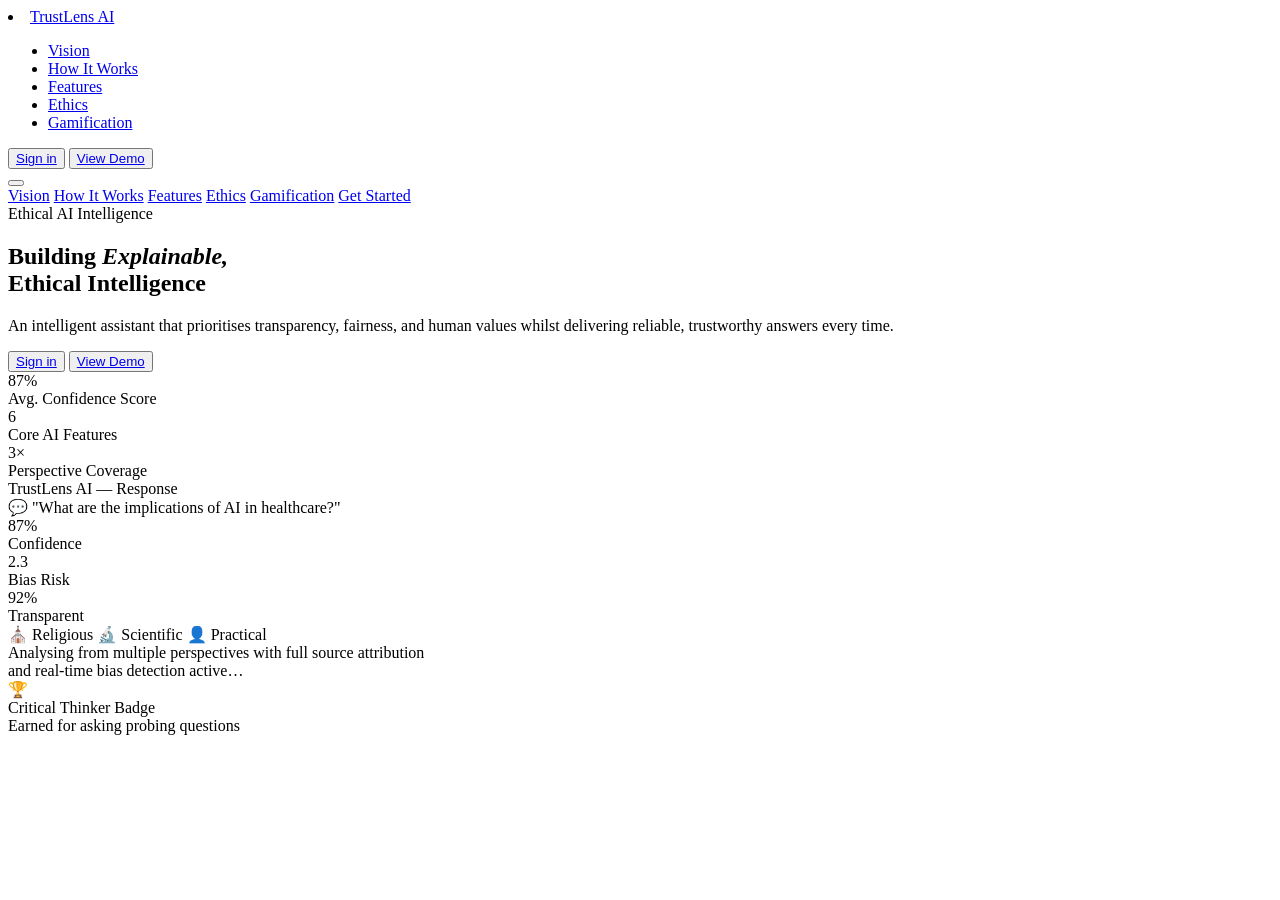
==== index.html @ 25387f3e "added footer and page 1" ====
<!DOCTYPE html>
<html lang="en">
<head>
  <meta charset="UTF-8" />
  <meta name="viewport" content="width=device-width, initial-scale=1.0"/>
  <title>TrustLens AI — Explainable, Ethical Intelligence</title>
  <link href="https://fonts.googleapis.com/css2?family=DM+Serif+Display:ital@0;1&family=DM+Sans:opsz,wght@9..40,300;9..40,400;9..40,500;9..40,600;9..40,700&display=swap" rel="stylesheet"/>
  </head>
<body>

  <!-- ════════════ NAVBAR ════════════ -->
  <nav id="navbar">
    <div class="nav-logo">
      <div class="nav-logo-dot"></div>
     <li><a href="#vision">TrustLens AI</a></li> 
    </div>
    <ul class="nav-links">
      <li><a href="#vision">Vision</a></li>
      <li><a href="#how">How It Works</a></li>
      <li><a href="#features">Features</a></li>
      <li><a href="#ethics">Ethics</a></li>
      <li><a href="#gamification">Gamification</a></li>
    </ul>
    <div class="nav-right">
      <button class="btn-primary"><a href="sign.html">Sign in</a></button>
    <button class="btn-outline"> <a href="TL AI demo.html">View Demo</a></button>
    </div>
    <button class="nav-hamburger" id="hamburger" aria-label="Menu">
      <span></span><span></span><span></span>
    </button>
  </nav>
   <!-- Mobile Menu -->
  <div class="mobile-menu" id="mobileMenu">
    <a href="#vision"        onclick="closeMobile()">Vision</a>
    <a href="#how"           onclick="closeMobile()">How It Works</a>
    <a href="#features"      onclick="closeMobile()">Features</a>
    <a href="#ethics"        onclick="closeMobile()">Ethics</a>
    <a href="#gamification"  onclick="closeMobile()">Gamification</a>
    <a href="#cta"           onclick="closeMobile()">Get Started</a>
  </div>

  <!-- ═══ HERO ══════ -->
  <section id="hero">
    <div class="hero-text reveal">
      <span class="eyebrow">Ethical AI Intelligence</span>
      <h1 class="hero-title">
        Building <em>Explainable,</em><br>Ethical Intelligence
      </h1>
      <p class="hero-desc">
        An intelligent assistant that prioritises transparency, fairness, and human values whilst delivering reliable, trustworthy answers every time.
      </p>
      <div class="hero-cta">
        <button class="btn-primary"><a href="sign.html">Sign in</a></button>
    <button class="btn-outline"> <a href="TL AI demo.html">View Demo</a></button>
      </div>
      <div class="hero-stats">
        <div>
          <div class="hero-stat-num">87%</div>
          <div class="hero-stat-label">Avg. Confidence Score</div>
        </div>
        <div>
          <div class="hero-stat-num">6</div>
          <div class="hero-stat-label">Core AI Features</div>
        </div>
        <div>
          <div class="hero-stat-num">3×</div>
          <div class="hero-stat-label">Perspective Coverage</div>
        </div>
      </div>
    </div>

    <div class="hero-visual reveal" style="transition-delay:.15s">
      <div style="position:relative; width:100%; max-width:420px;">
        <div class="hero-card">
          <div class="card-topbar">
            <div class="win-dot" style="background:var(--red)"></div>
            <div class="win-dot" style="background:var(--yellow)"></div>
            <div class="win-dot" style="background:var(--green)"></div>
            <span class="card-label">TrustLens AI — Response</span>
          </div>
          <div class="card-query">
            💬 "What are the implications of AI in healthcare?"
          </div>
          <div class="card-metrics-row">
            <div class="c-metric">
              <div class="c-metric-val">87%</div>
              <div class="c-metric-name">Confidence</div>
            </div>
            <div class="c-metric">
              <div class="c-metric-val">2.3</div>
              <div class="c-metric-name">Bias Risk</div>
            </div>
            <div class="c-metric">
              <div class="c-metric-val">92%</div>
              <div class="c-metric-name">Transparent</div>
            </div>
          </div>
          <div class="card-persp">
            <span class="c-pill">⛪ Religious</span>
            <span class="c-pill">🔬 Scientific</span>
            <span class="c-pill">👤 Practical</span>
          </div>
          <div class="card-answer">
            Analysing from multiple perspectives with full source attribution and real-time bias detection active…
          </div>
        </div>
        <div class="hero-badge">
          <div class="hero-badge-icon">🏆</div>
          <div>
            <div class="hero-badge-text">Critical Thinker Badge</div>
            <div class="hero-badge-sub">Earned for asking probing questions</div>
          </div>
        </div>
      </div>
    </div>
  </section>
  
</body>
</html>
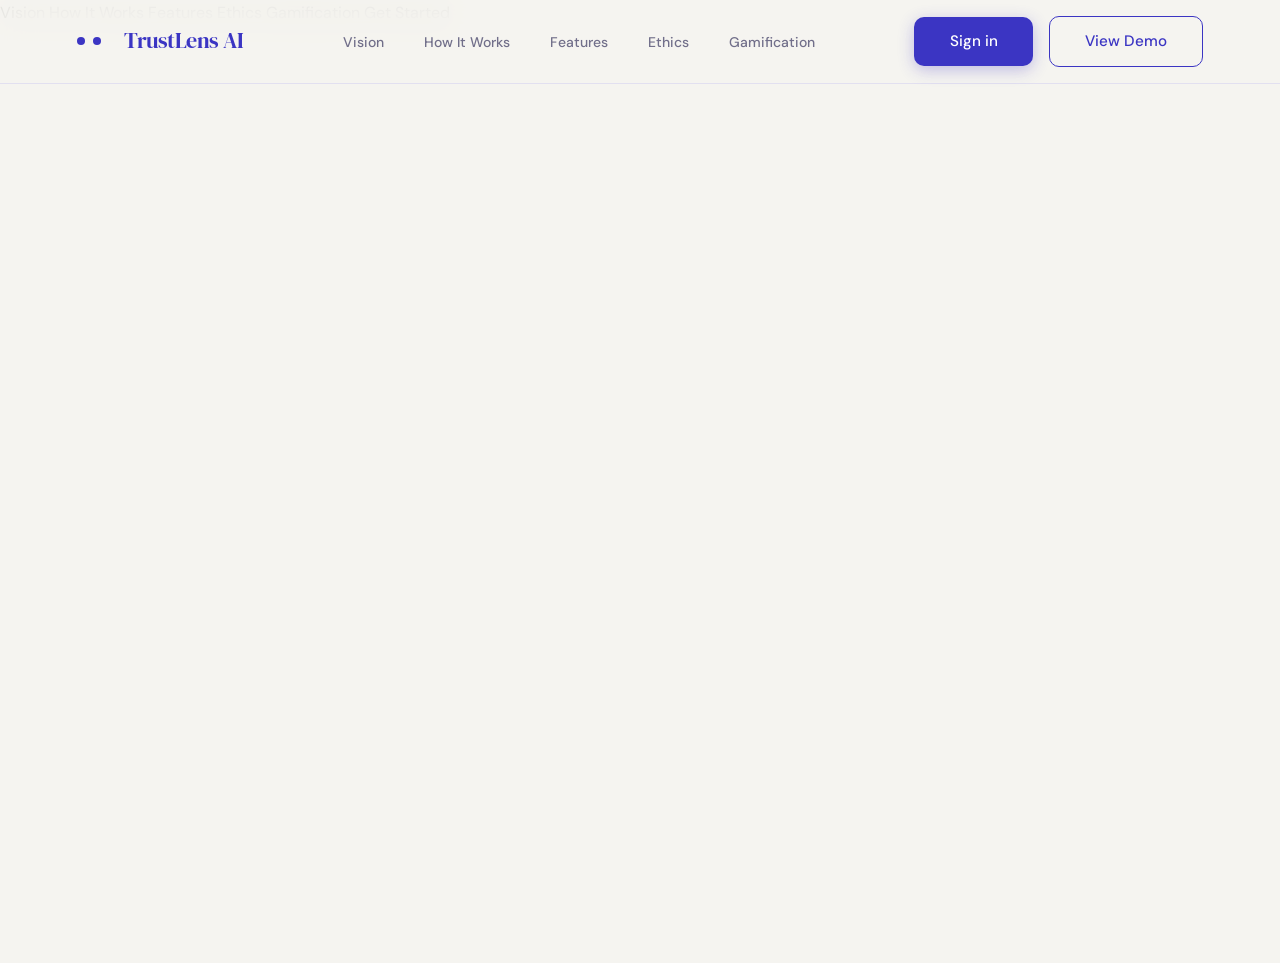
==== commit 80261420: "add the css file" ====
--- a/index.html
+++ b/index.html
@@ -5,10 +5,11 @@
   <meta name="viewport" content="width=device-width, initial-scale=1.0"/>
   <title>TrustLens AI — Explainable, Ethical Intelligence</title>
   <link href="https://fonts.googleapis.com/css2?family=DM+Serif+Display:ital@0;1&family=DM+Sans:opsz,wght@9..40,300;9..40,400;9..40,500;9..40,600;9..40,700&display=swap" rel="stylesheet"/>
-  </head>
+  <link rel="stylesheet" href="style.css">
+</head>
 <body>
 
-  <!-- ════════════ NAVBAR ════════════ -->
+  <!-- ═══ NAVBAR ═ -->
   <nav id="navbar">
     <div class="nav-logo">
       <div class="nav-logo-dot"></div>
@@ -114,6 +115,6 @@
       </div>
     </div>
   </section>
-  
+
 </body>
 </html>
--- a/style.css
+++ b/style.css
@@ -0,0 +1,175 @@
+ /* ════ROOT VARIABLES ═══════*/
+    :root {
+      --indigo:       #3b35c3;
+      --indigo-mid:   #5550d4;
+      --indigo-light: #6c67e8;
+      --indigo-pale:  #eceafc;
+      --ink:          #0f0e1a;
+      --ink-soft:     #1a1930;
+      --ink-border:   #2e2c4a;
+      --paper:        #f5f4f0;
+      --white:        #ffffff;
+      --muted:        #716f8a;
+      --accent:       #e8a838;
+      --border:       #e2e0f0;
+      --card:         #ffffff;
+      --green:        #28c840;
+      --yellow:       #febc2e;
+      --red:          #ff5f57;
+    }
+
+    /* ══════════════════════════════════════════
+       RESET & BASE
+    ══════════════════════════════════════════ */
+    *, *::before, *::after { box-sizing: border-box; margin: 0; padding: 0; }
+    html { scroll-behavior: smooth; font-size: 16px; }
+    body {
+      font-family: 'DM Sans', sans-serif;
+      background: var(--paper);
+      color: var(--ink);
+      overflow-x: hidden;
+      line-height: 1.6;
+    }
+    img { max-width: 100%; display: block; }
+    a { text-decoration: none; color: inherit; }
+    ul { list-style: none; }
+    button { font-family: inherit; cursor: pointer; border: none; outline: none; }
+
+    /* ══════════════════════════════════════════
+       SCROLL ANIMATION
+    ══════════════════════════════════════════ */
+    .reveal {
+      opacity: 0;
+      transform: translateY(36px);
+      transition: opacity 0.65s ease, transform 0.65s ease;
+    }
+    .reveal.visible { opacity: 1; transform: translateY(0); }
+
+    /* ══════════════════════════════════════════
+       NAVBAR
+    ══════════════════════════════════════════ */
+    nav {
+      position: fixed; top: 0; left: 0; right: 0; z-index: 999;
+      display: flex; align-items: center; justify-content: space-between;
+      padding: 1rem 6vw;
+      background: rgba(245, 244, 240, 0.9);
+      backdrop-filter: blur(16px);
+      -webkit-backdrop-filter: blur(16px);
+      border-bottom: 1px solid var(--border);
+      transition: box-shadow 0.3s;
+    }
+    nav.scrolled { box-shadow: 0 4px 24px rgba(59,53,195,0.08); }
+
+    .nav-logo {
+      font-family: 'DM Serif Display', serif;
+      font-size: 1.4rem;
+      color: var(--indigo);
+      letter-spacing: -0.5px;
+      display: flex; align-items: center; gap: 0.5rem;
+    }
+    .nav-logo-dot {
+      width: 8px; height: 8px; border-radius: 50%;
+      background: var(--indigo);
+      animation: pulse-dot 2s infinite;
+    }
+    @keyframes pulse-dot {
+      0%,100% { transform: scale(1); opacity: 1; }
+      50% { transform: scale(1.5); opacity: 0.5; }
+    }
+
+    .nav-links {
+      display: flex; gap: 2.5rem;
+    }
+    .nav-links a {
+      font-size: 0.875rem; font-weight: 500;
+      color: var(--muted); transition: color 0.2s;
+    }
+    .nav-links a:hover { color: var(--indigo); }
+
+    .nav-right { display: flex; align-items: center; gap: 1rem; }
+    .btn-nav-ghost {
+      background: none; border: none;
+      font-size: 0.875rem; font-weight: 500; color: var(--muted);
+      padding: 0.5rem 1rem; border-radius: 6px;
+      transition: color 0.2s, background 0.2s;
+    }
+    .btn-nav-ghost:hover { color: var(--indigo); background: var(--indigo-pale); }
+    .btn-nav-solid {
+      background: var(--indigo); color: #fff;
+      font-size: 0.875rem; font-weight: 500;
+      padding: 0.55rem 1.35rem; border-radius: 8px;
+      transition: background 0.2s, transform 0.15s, box-shadow 0.2s;
+      box-shadow: 0 2px 8px rgba(59,53,195,0.25);
+    }
+    .btn-nav-solid:hover {
+      background: var(--indigo-light);
+      transform: translateY(-1px);
+      box-shadow: 0 6px 16px rgba(59,53,195,0.3);
+    }
+
+    /* Hamburger (mobile) */
+    .nav-hamburger {
+      display: none; flex-direction: column; gap: 5px;
+      background: none; padding: 4px;
+    }
+    .nav-hamburger span {
+      display: block; width: 24px; height: 2px;
+      background: var(--ink); border-radius: 2px;
+      transition: transform 0.3s;
+    }
+
+    /* ═════
+       SHARED SECTION HELPErs═══════════════════════ */
+    section { padding: 7rem 6vw; }
+
+    .eyebrow {
+      display: inline-block;
+      font-size: 0.72rem; font-weight: 700;
+      letter-spacing: 2.5px; text-transform: uppercase;
+      color: var(--indigo); background: var(--indigo-pale);
+      padding: 0.3rem 0.85rem; border-radius: 20px;
+      margin-bottom: 1.2rem;
+    }
+    .eyebrow.gold { color: var(--accent); background: rgba(232,168,56,0.12); }
+
+    .sec-title {
+      font-family: 'DM Serif Display', serif;
+      font-size: clamp(2.1rem, 4vw, 3.2rem);
+      line-height: 1.1; letter-spacing: -1.2px;
+      margin-bottom: 1rem;
+    }
+    .sec-title em { font-style: italic; color: var(--indigo); }
+
+    .sec-sub {
+      font-size: 1.05rem; font-weight: 300;
+      color: var(--muted); line-height: 1.7;
+      max-width: 560px;
+    }
+
+    .btn-primary {
+      display: inline-flex; align-items: center; gap: 0.5rem;
+      background: var(--indigo); color: #fff;
+      font-size: 0.95rem; font-weight: 500;
+      padding: 0.9rem 2.2rem; border-radius: 10px;
+      border: none; cursor: pointer;
+      box-shadow: 0 4px 16px rgba(59,53,195,0.3);
+      transition: background 0.2s, transform 0.18s, box-shadow 0.2s;
+    }
+    .btn-primary:hover {
+      background: var(--indigo-light);
+      transform: translateY(-2px);
+      box-shadow: 0 10px 28px rgba(59,53,195,0.35);
+    }
+
+    .btn-outline {
+      display: inline-flex; align-items: center; gap: 0.5rem;
+      background: transparent; color: var(--indigo);
+      font-size: 0.95rem; font-weight: 500;
+      padding: 0.9rem 2.2rem; border-radius: 10px;
+      border: 1.5px solid var(--indigo); cursor: pointer;
+      transition: background 0.2s, transform 0.18s;
+    }
+    .btn-outline:hover {
+      background: var(--indigo-pale);
+      transform: translateY(-2px);
+    }
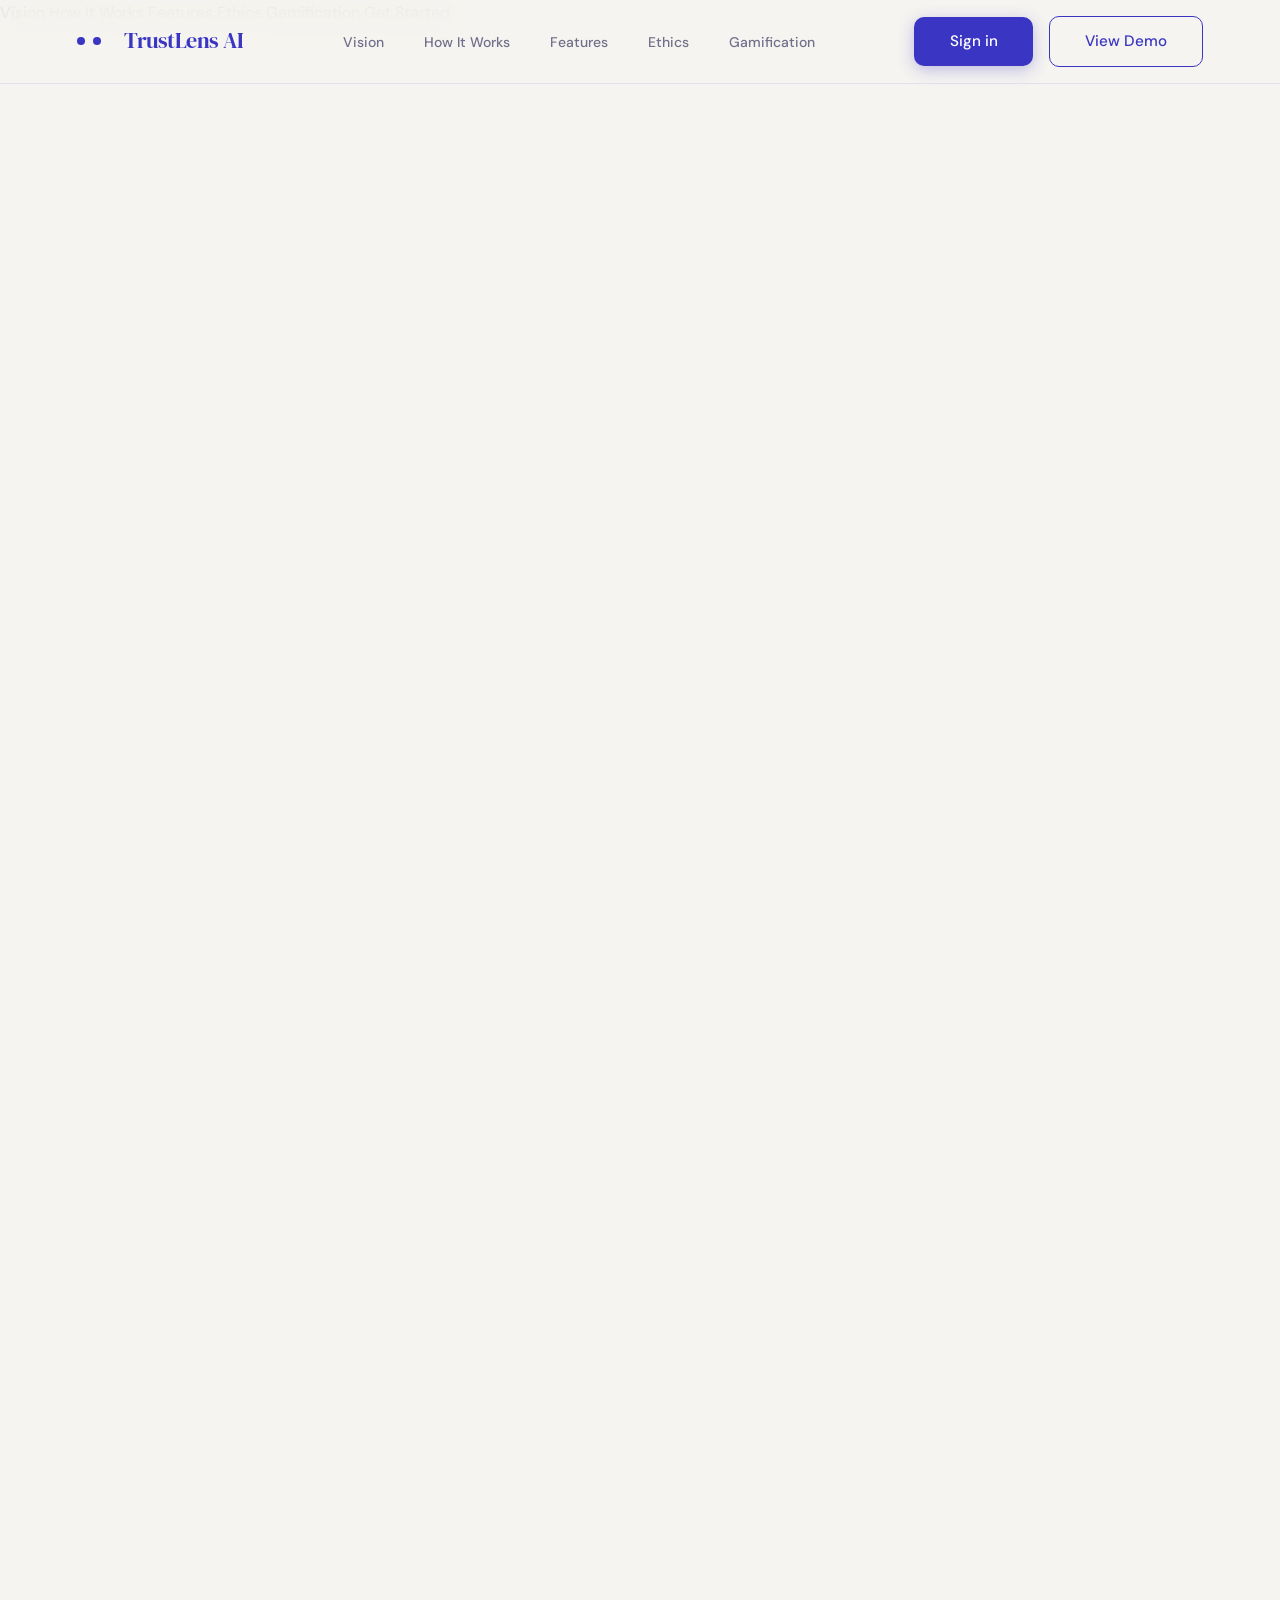
==== commit 490735f1: "added how its work slide" ====
--- a/index.html
+++ b/index.html
@@ -116,5 +116,109 @@
     </div>
   </section>
 
+  <!-- ════════════ HOW IT WORKS ════════════ -->
+  <section id="how">
+    <div class="reveal">
+      <span class="eyebrow">Core Concept</span>
+      <h2 class="sec-title">Intelligent Response System</h2>
+      <p class="sec-sub">Users submit a command or query expecting more than a simple answer. TrustLens delivers a complete intelligent response system — comprehensive, trustworthy, and deeply transparent.</p>
+    </div>
+    <div class="how-wrap">
+      <div>
+        <div class="flow-steps">
+          <div class="flow-step reveal">
+            <div class="fs-num">01</div>
+            <div>
+              <h4>User Query</h4>
+              <p>Command or question submitted by the user — any topic, any complexity level.</p>
+            </div>
+          </div>
+          <div class="flow-step reveal" style="transition-delay:.08s">
+            <div class="fs-num">02</div>
+            <div>
+              <h4>AI Processing</h4>
+              <p>Context-aware analysis with ethical considerations baked into every step of reasoning.</p>
+            </div>
+          </div>
+          <div class="flow-step reveal" style="transition-delay:.16s">
+            <div class="fs-num">03</div>
+            <div>
+              <h4>Transparency Layer</h4>
+              <p>Score, bias detection, and confidence levels computed and surfaced clearly to the user.</p>
+            </div>
+          </div>
+          <div class="flow-step reveal" style="transition-delay:.24s">
+            <div class="fs-num">04</div>
+            <div>
+              <h4>Complete Response</h4>
+              <p>Answer, explanation, and full ethical analysis delivered alongside the final result.</p>
+            </div>
+          </div>
+        </div>
+      </div>
+
+      <div class="reveal" style="transition-delay:.1s">
+        <div class="dash-card">
+          <div class="dash-topbar">
+            <div class="dash-win-dot" style="background:var(--red)"></div>
+            <div class="dash-win-dot" style="background:var(--yellow)"></div>
+            <div class="dash-win-dot" style="background:var(--green)"></div>
+            <div class="dash-url">🔒 trustlens.ai/dashboard</div>
+          </div>
+
+          <div class="dash-section">
+            <div class="dash-sec-label">Transparency Scores</div>
+            <div class="prog-row">
+              <span class="prog-name">Confidence</span>
+              <div class="prog-track"><div class="prog-fill" style="width:87%"></div></div>
+              <span class="prog-pct">87%</span>
+            </div>
+            <div class="prog-row">
+              <span class="prog-name">Transparency</span>
+              <div class="prog-track"><div class="prog-fill" style="width:92%"></div></div>
+              <span class="prog-pct">92%</span>
+            </div>
+            <div class="prog-row">
+              <span class="prog-name">Source Quality</span>
+              <div class="prog-track"><div class="prog-fill" style="width:78%"></div></div>
+              <span class="prog-pct">78%</span>
+            </div>
+            <div class="prog-row">
+              <span class="prog-name">Fairness</span>
+              <div class="prog-track"><div class="prog-fill" style="width:83%"></div></div>
+              <span class="prog-pct">83%</span>
+            </div>
+          </div>
+
+          <div class="dash-section">
+            <div class="dash-sec-label">Bias Detection</div>
+            <div class="tag-row">
+              <span class="tag tag-green">Language ✓ Low</span>
+              <span class="tag tag-yellow">Source ⚠ Medium</span>
+              <span class="tag tag-green">Framing ✓ Low</span>
+              <span class="tag tag-green">Data ✓ Low</span>
+            </div>
+          </div>
+
+          <div class="dash-section">
+            <div class="dash-sec-label">Active Perspectives</div>
+            <div class="tag-row">
+              <span class="tag tag-indigo">⛪ Religious</span>
+              <span class="tag tag-indigo">🔬 Scientific</span>
+              <span class="tag tag-indigo">👤 Practical</span>
+            </div>
+          </div>
+
+          <div class="dash-section">
+            <div class="dash-sec-label">Emotion Detected</div>
+            <div class="tag-row">
+              <span class="tag tag-indigo">🔍 Curious</span>
+              <span class="tag tag-green">Neutral Tone</span>
+            </div>
+          </div>
+        </div>
+      </div>
+    </div>
+  </section>
 </body>
 </html>
--- a/style.css
+++ b/style.css
@@ -173,3 +173,195 @@
       background: var(--indigo-pale);
       transform: translateY(-2px);
     }
+
+    /* ══════════════════════════════════════════
+       HOW IT WORKS
+    ══════════════════════════════════════════ */
+    #how {
+      background: var(--paper);
+    }
+    .how-wrap {
+      display: grid;
+      grid-template-columns: 1fr 1fr;
+      gap: 6rem;
+      align-items: center;
+      margin-top: 3.5rem;
+    }
+
+    .flow-steps { margin-top: 2rem; }
+    .flow-step {
+      display: flex; gap: 1.25rem; align-items: flex-start;
+      padding: 1.5rem 0;
+      border-bottom: 1px solid var(--border);
+    }
+    .flow-step:last-child { border-bottom: none; }
+    .fs-num {
+      min-width: 36px; height: 36px; width: 36px;
+      border-radius: 50%;
+      background: var(--indigo-pale); color: var(--indigo);
+      font-size: 0.78rem; font-weight: 700;
+      display: flex; align-items: center; justify-content: center;
+      flex-shrink: 0;
+    }
+    .flow-step h4 { font-size: 0.95rem; font-weight: 600; margin-bottom: 0.3rem; }
+    .flow-step p  { font-size: 0.85rem; color: var(--muted); line-height: 1.6; }
+
+    /* Dashboard mockup */
+    .dash-card {
+      background: var(--card);
+      border: 1px solid var(--border);
+      border-radius: 20px;
+      padding: 1.75rem;
+      box-shadow: 0 12px 48px rgba(59,53,195,0.1);
+    }
+    .dash-topbar {
+      display: flex; align-items: center; gap: 0.5rem;
+      margin-bottom: 1.5rem;
+    }
+    .dash-win-dot { width: 10px; height: 10px; border-radius: 50%; }
+    .dash-url {
+      flex: 1; background: var(--paper);
+      border: 1px solid var(--border); border-radius: 6px;
+      padding: 0.35rem 0.75rem; font-size: 0.73rem; color: var(--muted);
+      margin-left: 0.5rem;
+    }
+    .dash-section { margin-bottom: 1.25rem; }
+    .dash-section:last-child { margin-bottom: 0; }
+    .dash-sec-label {
+      font-size: 0.68rem; font-weight: 700;
+      text-transform: uppercase; letter-spacing: 1.5px;
+      color: var(--muted); margin-bottom: 0.65rem;
+    }
+    .prog-row {
+      display: flex; align-items: center; gap: 0.75rem;
+      margin-bottom: 0.45rem;
+    }
+    .prog-name { font-size: 0.78rem; color: var(--ink); width: 95px; }
+    .prog-track {
+      flex: 1; height: 7px;
+      background: var(--indigo-pale); border-radius: 4px;
+      overflow: hidden;
+    }
+    .prog-fill {
+      height: 100%; background: var(--indigo); border-radius: 4px;
+      transition: width 1s ease;
+    }
+    .prog-pct { font-size: 0.75rem; font-weight: 600; color: var(--indigo); width: 32px; text-align: right; }
+
+    .tag-row { display: flex; gap: 0.45rem; flex-wrap: wrap; }
+    .tag {
+      font-size: 0.72rem; font-weight: 500;
+      padding: 0.28rem 0.7rem; border-radius: 20px;
+    }
+    .tag-green  { background: #d1fae5; color: #065f46; }
+    .tag-yellow { background: #fef3c7; color: #92400e; }
+    .tag-red    { background: #fee2e2; color: #991b1b; }
+    .tag-indigo { background: var(--indigo-pale); color: var(--indigo); }
+
+    
+    /* ══════════════════════════════════════════
+       FEATURES
+    ══════════════════════════════════════════ */
+    #features { background: #f0effc; }
+
+    .feat-header { text-align: center; margin-bottom: 4rem; }
+    .feat-header .sec-sub { margin: 0 auto; }
+
+    .feat-grid {
+      display: grid;
+      grid-template-columns: repeat(3, 1fr);
+      gap: 1.5rem;
+    }
+
+    .feat-card {
+      background: var(--card);
+      border: 1px solid var(--border);
+      border-radius: 20px;
+      padding: 2rem;
+      transition: transform 0.25s, box-shadow 0.25s, border-color 0.25s;
+    }
+    .feat-card:hover {
+      transform: translateY(-6px);
+      box-shadow: 0 20px 50px rgba(59,53,195,0.13);
+      border-color: var(--indigo-light);
+    }
+    .feat-card.wide { grid-column: span 2; }
+
+    .f-icon {
+      width: 50px; height: 50px; border-radius: 14px;
+      background: var(--indigo);
+      display: flex; align-items: center; justify-content: center;
+      font-size: 1.5rem; margin-bottom: 1.25rem;
+    }
+    .feat-card h3 { font-size: 1.05rem; font-weight: 600; margin-bottom: 0.6rem; }
+    .feat-card > p { font-size: 0.875rem; color: var(--muted); line-height: 1.65; }
+
+    /* Metric chips inside feature card */
+    .f-metrics { display: flex; gap: 0.6rem; margin-top: 1.2rem; flex-wrap: wrap; }
+    .f-metric {
+      background: var(--indigo-pale);
+      border-radius: 10px; padding: 0.6rem 0.9rem;
+      text-align: center; min-width: 72px;
+    }
+    .f-metric-val {
+      font-family: 'DM Serif Display', serif;
+      font-size: 1.5rem; color: var(--indigo); line-height: 1;
+    }
+    .f-metric-name {
+      font-size: 0.63rem; font-weight: 600;
+      text-transform: uppercase; letter-spacing: 0.5px;
+      color: var(--muted); margin-top: 0.2rem;
+    }
+
+    /* Perspective pills */
+    .f-persp { display: flex; flex-direction: column; gap: 0.5rem; margin-top: 1.2rem; }
+    .f-persp-pill {
+      display: flex; align-items: center; gap: 0.6rem;
+      background: var(--indigo-pale); border-radius: 9px;
+      padding: 0.55rem 0.8rem; font-size: 0.82rem; color: var(--ink);
+    }
+
+    /* Emotion tags */
+    .f-tags { display: flex; flex-wrap: wrap; gap: 0.45rem; margin-top: 1.2rem; }
+    .f-tag {
+      font-size: 0.72rem; font-weight: 500;
+      background: var(--indigo-pale); color: var(--indigo);
+      padding: 0.25rem 0.65rem; border-radius: 20px;
+    }
+
+    /* Badges */
+    .f-badges { display: flex; flex-wrap: wrap; gap: 0.5rem; margin-top: 1.2rem; }
+    .f-badge {
+      display: flex; align-items: center; gap: 0.4rem;
+      background: linear-gradient(135deg, var(--indigo), var(--indigo-light));
+      color: #fff; font-size: 0.75rem; font-weight: 500;
+      padding: 0.38rem 0.85rem; border-radius: 20px;
+    }
+
+    /* Bias Detection card — horizontal subgrid */
+    .bias-det-grid {
+      display: grid; grid-template-columns: 1fr 1fr;
+      gap: 0.75rem; margin-top: 1.2rem;
+    }
+    .bias-det-item {
+      background: var(--paper); border: 1px solid var(--border);
+      border-radius: 10px; padding: 0.75rem;
+    }
+    .bias-det-item h5 { font-size: 0.8rem; font-weight: 600; margin-bottom: 0.3rem; }
+    .bias-det-item p  { font-size: 0.75rem; color: var(--muted); line-height: 1.5; }
+    .bias-highlight {
+      margin-top: 1.2rem;
+      background: var(--indigo-pale); border-radius: 10px;
+      padding: 0.8rem 1rem;
+      font-size: 0.82rem; color: var(--ink); line-height: 1.55;
+    }
+    .bias-highlight strong { color: var(--indigo); }
+
+    /* Conflict detector */
+    .ec-list { margin-top: 1.2rem; display: flex; flex-direction: column; gap: 0.5rem; }
+    .ec-item {
+      background: var(--paper); border-left: 3px solid var(--indigo);
+      border-radius: 0 8px 8px 0; padding: 0.65rem 0.9rem;
+    }
+    .ec-item h5 { font-size: 0.82rem; font-weight: 600; margin-bottom: 0.2rem; }
+    .ec-item p  { font-size: 0.77rem; color: var(--muted); line-height: 1.5; }
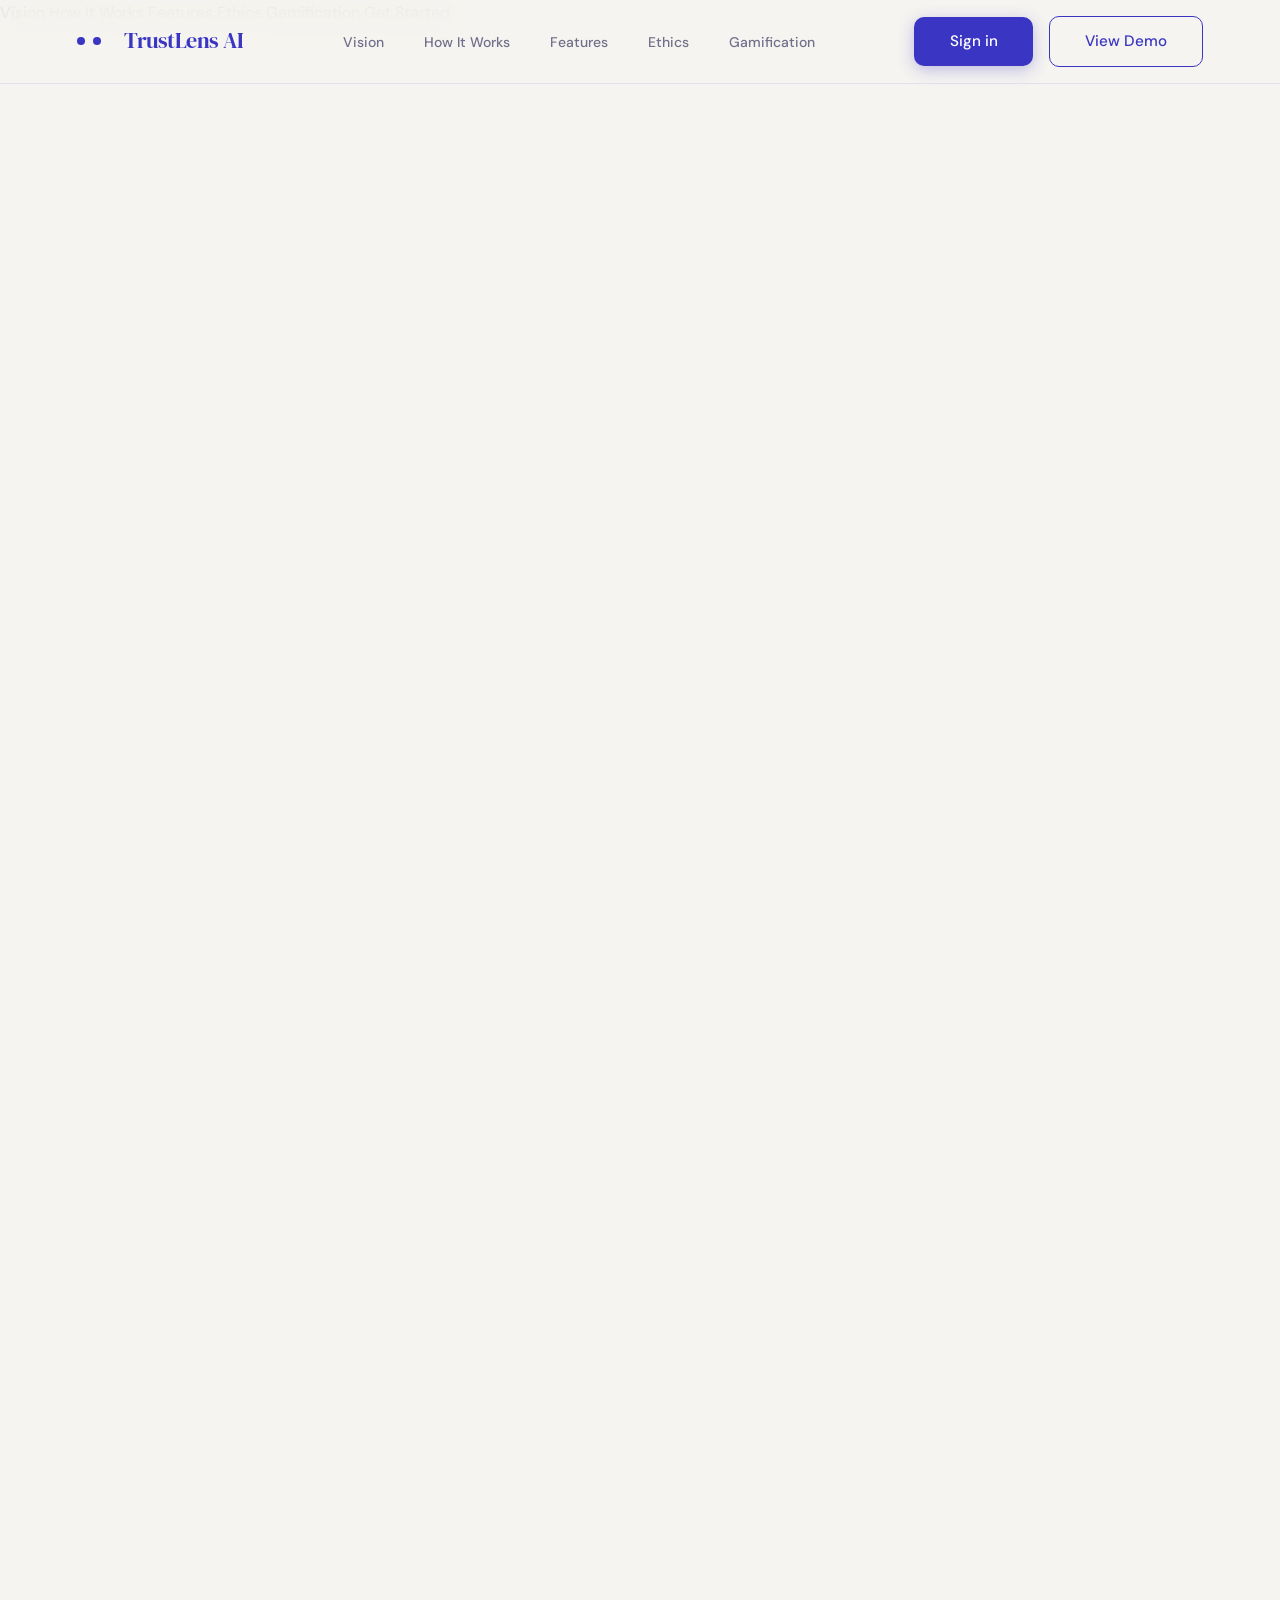
==== commit 3e138732: "adding the features page" ====
--- a/index.html
+++ b/index.html
@@ -220,5 +220,121 @@
       </div>
     </div>
   </section>
+  
+  <!-- ════════════ FEATURES ════════════ -->
+  <section id="features">
+    <div class="feat-header reveal">
+      <span class="eyebrow">Key Features</span>
+      <h2 class="sec-title">Everything You Need for<br>Trustworthy AI</h2>
+      <p class="sec-sub">Six core capabilities that make TrustLens fundamentally different from every other AI assistant available today.</p>
+    </div>
+
+    <div class="feat-grid">
+
+      <!-- Feature 1: Transparency Score -->
+      <div class="feat-card reveal">
+        <div class="f-icon">📊</div>
+        <h3>AI Transparency Score</h3>
+        <p>Every AI response includes a comprehensive transparency score that shows users exactly how reliable and trustworthy the answer is, building trust through complete visibility into the reasoning process.</p>
+        <div class="f-metrics">
+          <div class="f-metric">
+            <div class="f-metric-val">87%</div>
+            <div class="f-metric-name">Confidence</div>
+          </div>
+          <div class="f-metric">
+            <div class="f-metric-val">2.3</div>
+            <div class="f-metric-name">Bias Risk</div>
+          </div>
+          <div class="f-metric">
+            <div class="f-metric-val">92%</div>
+            <div class="f-metric-name">Transparency</div>
+          </div>
+        </div>
+      </div>
+
+      <!-- Feature 2: Multiple Perspectives -->
+      <div class="feat-card reveal" style="transition-delay:.06s">
+        <div class="f-icon">🌐</div>
+        <h3>Multiple Perspectives Mode</h3>
+        <p>Instead of a single answer, TrustLens AI presents responses from different viewpoints to reduce bias and improve understanding, helping users see issues from every angle.</p>
+        <div class="f-persp">
+          <div class="f-persp-pill">⛪ <strong>Religious</strong> — Sacred texts & theological principles</div>
+          <div class="f-persp-pill">🔬 <strong>Scientific</strong> — Empirical evidence & peer-reviewed research</div>
+          <div class="f-persp-pill">👤 <strong>Practical</strong> — Real-world applicability & daily life</div>
+        </div>
+      </div>
+
+      <!-- Feature 3: Emotion Detection -->
+      <div class="feat-card reveal" style="transition-delay:.12s">
+        <div class="f-icon">💡</div>
+        <h3>User Intent & Emotion Detection</h3>
+        <p>By understanding not just what users ask but how they feel, TrustLens adapts tone, detail level, and support based on emotional context — responding more like a human would.</p>
+        <div class="f-tags">
+          <span class="f-tag">😕 Confusion Detection</span>
+          <span class="f-tag">🔍 Curiosity Recognition</span>
+          <span class="f-tag">😤 Frustration Empathy</span>
+          <span class="f-tag">🚨 Distress Response</span>
+        </div>
+      </div>
+
+      <!-- Feature 4: Gamification -->
+      <div class="feat-card reveal" style="transition-delay:.18s">
+        <div class="f-icon">🏆</div>
+        <h3>Gamification System</h3>
+        <p>A unique motivational system that encourages critical thinking and logical reasoning through engaging rewards, helping users become better thinkers over time.</p>
+        <div class="f-badges">
+          <span class="f-badge">🧠 Critical Thinker</span>
+          <span class="f-badge">⚖️ Bias Detector</span>
+          <span class="f-badge">🔍 Multiple Viewpoints</span>
+        </div>
+      </div>
+
+      <!-- Feature 5: Ethical Conflict Detector -->
+      <div class="feat-card reveal" style="transition-delay:.24s">
+        <div class="f-icon">⚡</div>
+        <h3>Ethical Conflict Detector</h3>
+        <p>TrustLens identifies when questions involve ethical conflicts, helping users think deeper instead of blindly accepting answers to complex moral questions.</p>
+        <div class="ec-list">
+          <div class="ec-item">
+            <h5>Freedom vs Belief</h5>
+            <p>Personal liberty in conflict with religious or cultural traditions</p>
+          </div>
+          <div class="ec-item">
+            <h5>Short-term Gain vs Long-term Impact</h5>
+            <p>Immediate benefits that may create lasting problems</p>
+          </div>
+        </div>
+      </div>
+
+      <!-- Feature 6: Bias Detection -->
+      <div class="feat-card reveal" style="transition-delay:.30s">
+        <div class="f-icon">🛡️</div>
+        <h3>Bias Detection System</h3>
+        <p>The AI proactively checks its own answers for bias, ensuring transparency and building trust with users through complete honesty.</p>
+        <div class="bias-det-grid">
+          <div class="bias-det-item">
+            <h5>Language Analysis</h5>
+            <p>Scans for unfair language, stereotypes, or discriminatory wording</p>
+          </div>
+          <div class="bias-det-item">
+            <h5>Source Evaluation</h5>
+            <p>Assesses reliability and potential bias in source materials</p>
+          </div>
+          <div class="bias-det-item">
+            <h5>Marked Sections</h5>
+            <p>Clearly flags potentially biased parts of answers</p>
+          </div>
+          <div class="bias-det-item">
+            <h5>Alt. Viewpoints</h5>
+            <p>Automatically presents counterarguments when bias is detected</p>
+          </div>
+        </div>
+        <div class="bias-highlight">
+          <strong>Trust Through Transparency:</strong> Users can see exactly where potential bias exists and make their own informed judgments.
+        </div>
+      </div>
+
+    </div>
+  </section>
 </body>
 </html>
--- a/style.css
+++ b/style.css
@@ -365,3 +365,130 @@
     }
     .ec-item h5 { font-size: 0.82rem; font-weight: 600; margin-bottom: 0.2rem; }
     .ec-item p  { font-size: 0.77rem; color: var(--muted); line-height: 1.5; }
+
+  
+    /* ══════════════════════════════════════════
+       ARCHITECTURE
+    ══════════════════════════════════════════ */
+    #architecture { background: var(--paper); }
+
+    .arch-wrap {
+      display: grid;
+      grid-template-columns: 1fr 1fr;
+      gap: 5rem;
+      align-items: start;
+      margin-top: 3.5rem;
+    }
+
+    .arch-steps { display: flex; flex-direction: column; gap: 1.25rem; }
+    .arch-step {
+      display: flex; gap: 1.25rem; align-items: flex-start;
+      background: var(--card);
+      border: 1px solid var(--border);
+      border-radius: 16px; padding: 1.5rem;
+      transition: border-color 0.2s, transform 0.2s;
+    }
+    .arch-step:hover { border-color: var(--indigo-light); transform: translateX(4px); }
+    .arch-num {
+      font-family: 'DM Serif Display', serif;
+      font-size: 2.2rem; line-height: 1;
+      color: var(--indigo-pale); min-width: 3rem;
+    }
+    .arch-step h4 { font-size: 1rem; font-weight: 600; margin-bottom: 0.35rem; }
+    .arch-step p  { font-size: 0.85rem; color: var(--muted); line-height: 1.6; }
+
+    .arch-visual {
+      position: sticky; top: 7rem;
+    }
+    .arch-phone {
+      background: var(--card);
+      border: 1px solid var(--border);
+      border-radius: 28px;
+      overflow: hidden;
+      box-shadow: 0 20px 60px rgba(59,53,195,0.12);
+    }
+    .arch-phone-bar {
+      background: var(--indigo);
+      padding: 1.25rem 1.5rem;
+      display: flex; align-items: center; justify-content: space-between;
+    }
+    .arch-phone-bar span { color: #fff; font-size: 0.85rem; font-weight: 600; }
+    .arch-phone-bar .status { font-size: 0.7rem; opacity: 0.7; }
+    .arch-phone-body { padding: 1.25rem; }
+    .aph-msg-out {
+      background: var(--indigo); color: #fff;
+      border-radius: 14px 14px 4px 14px;
+      padding: 0.7rem 0.9rem; font-size: 0.8rem;
+      margin-bottom: 0.75rem; max-width: 85%; margin-left: auto;
+    }
+    .aph-msg-in {
+      background: var(--paper); color: var(--ink);
+      border-radius: 14px 14px 14px 4px;
+      padding: 0.7rem 0.9rem; font-size: 0.8rem;
+      margin-bottom: 0.75rem; max-width: 90%;
+      border: 1px solid var(--border); line-height: 1.5;
+    }
+    .aph-score-row {
+      display: flex; gap: 0.5rem; margin-bottom: 0.75rem;
+    }
+    .aph-score {
+      background: var(--indigo-pale); color: var(--indigo);
+      font-size: 0.7rem; font-weight: 600;
+      padding: 0.25rem 0.6rem; border-radius: 6px;
+    }
+    .aph-input {
+      display: flex; gap: 0.5rem;
+      border-top: 1px solid var(--border); padding-top: 1rem;
+      align-items: center;
+    }
+    .aph-input-field {
+      flex: 1; background: var(--paper);
+      border: 1px solid var(--border); border-radius: 8px;
+      padding: 0.55rem 0.8rem; font-size: 0.78rem; color: var(--muted);
+    }
+    .aph-send {
+      width: 34px; height: 34px; border-radius: 8px;
+      background: var(--indigo); border: none;
+      display: flex; align-items: center; justify-content: center;
+      font-size: 1rem; cursor: pointer;
+    }
+
+    /* ══════════════════════════════════════════
+       ETHICAL CONFLICTS
+    ══════════════════════════════════════════ */
+    #ethics {
+      background: var(--ink);
+      color: var(--paper);
+    }
+    #ethics .sec-title { color: var(--paper); }
+    #ethics .sec-sub   { color: #9896b8; }
+
+    .eth-header { margin-bottom: 3.5rem; }
+    .eth-grid {
+      display: grid;
+      grid-template-columns: repeat(auto-fit, minmax(280px, 1fr));
+      gap: 1.25rem;
+    }
+    .eth-card {
+      border: 1px solid var(--ink-border);
+      border-left: 4px solid var(--accent);
+      border-radius: 16px; padding: 1.75rem;
+      transition: background 0.2s, transform 0.2s;
+    }
+    .eth-card:hover { background: var(--ink-soft); transform: translateY(-4px); }
+    .eth-card h3 {
+      font-size: 1rem; font-weight: 600;
+      color: var(--accent); margin-bottom: 0.65rem;
+    }
+    .eth-card p { font-size: 0.875rem; color: #9896b8; line-height: 1.65; }
+
+    .eth-footer {
+      margin-top: 3rem;
+      padding: 1.75rem 2rem;
+      background: var(--ink-soft);
+      border: 1px solid var(--ink-border);
+      border-radius: 14px;
+      text-align: center;
+      font-size: 0.9rem; color: #9896b8; line-height: 1.7;
+    }
+    .eth-footer strong { color: var(--paper); }
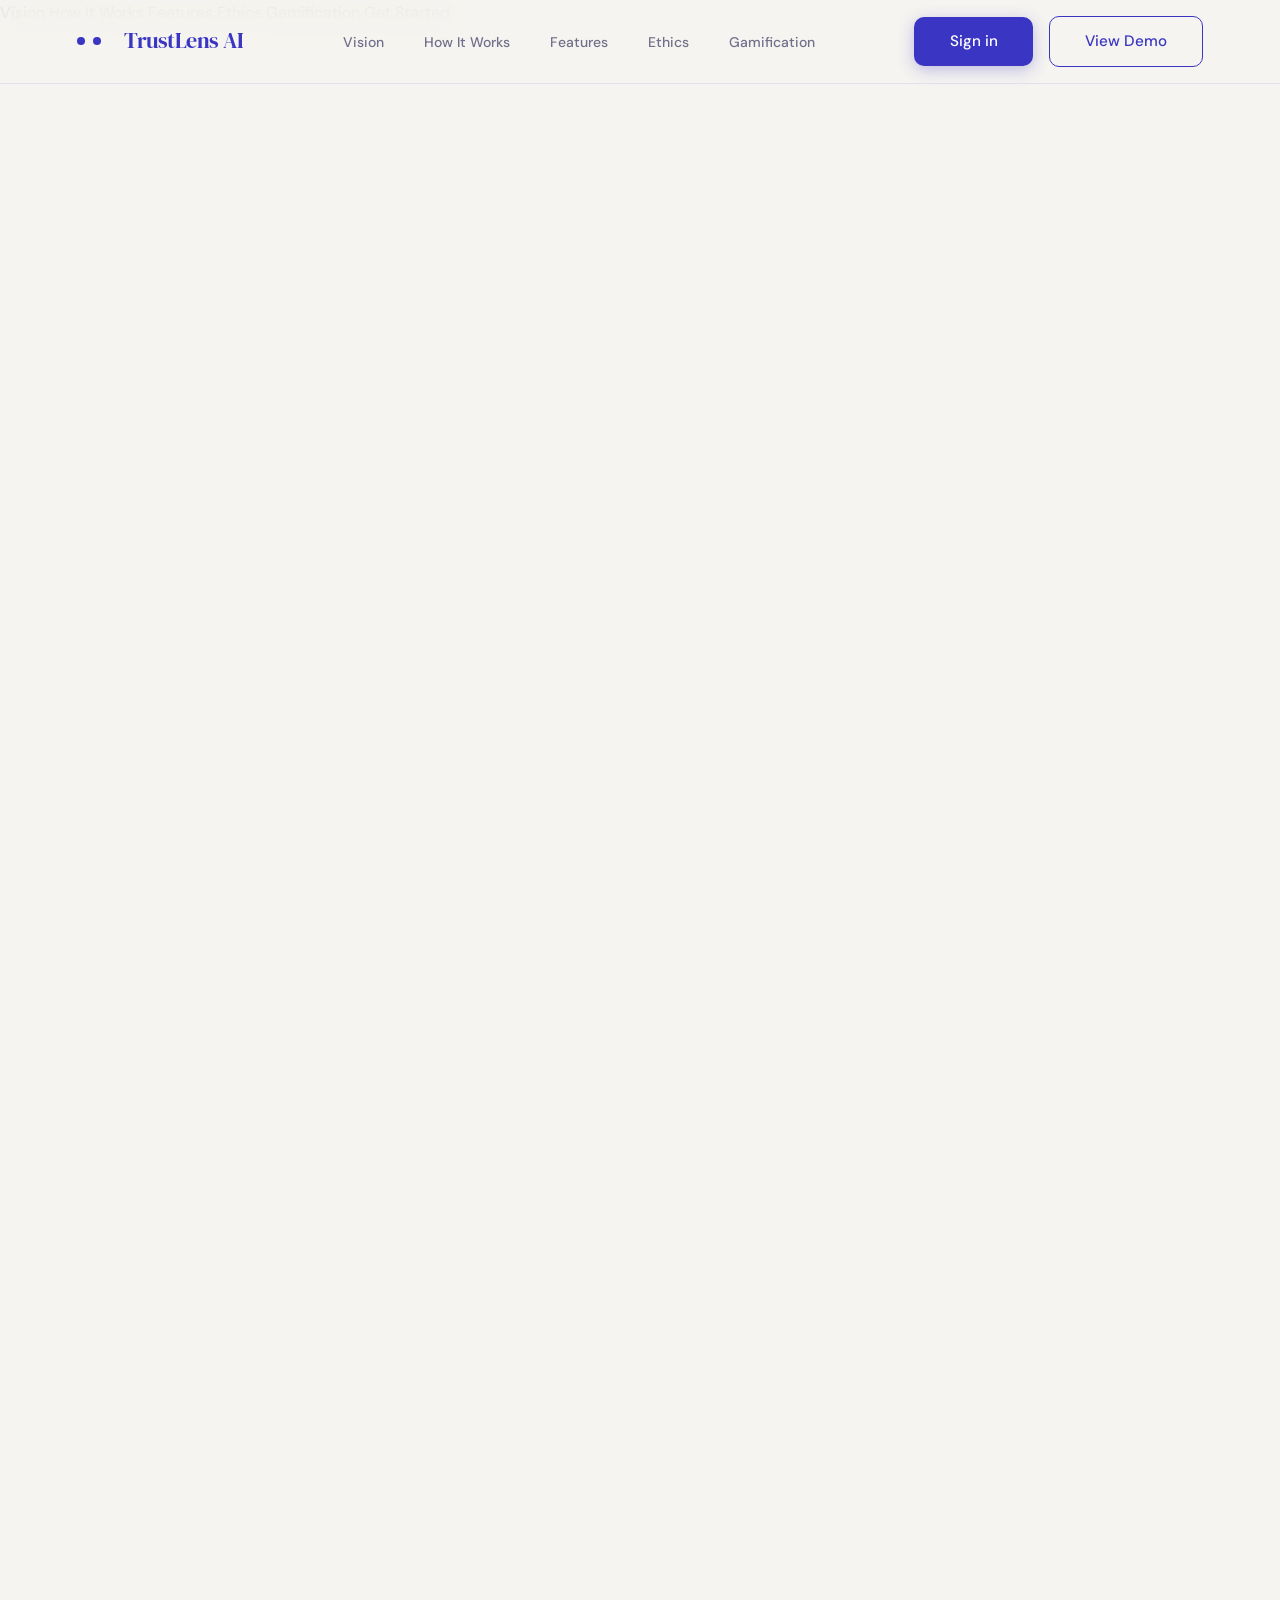
==== commit 43809c79: "unique credit feacture" ====
--- a/index.html
+++ b/index.html
@@ -336,5 +336,173 @@
 
     </div>
   </section>
+  
+  <!-- ════════════ ARCHITECTURE ════════════ -->
+  <section id="architecture">
+    <div class="reveal">
+      <span class="eyebrow">Website Architecture</span>
+      <h2 class="sec-title">User Flow &<br>Application Structure</h2>
+      <p class="sec-sub">A full-featured web application designed for seamless interaction between users and the intelligent assistant, with intuitive navigation throughout.</p>
+    </div>
+
+    <div class="arch-wrap">
+      <div class="arch-steps">
+        <div class="arch-step reveal">
+          <div class="arch-num">01</div>
+          <div>
+            <h4>Login / Signup</h4>
+            <p>Secure authentication and user profile creation with personalised settings and preference management for a tailored experience.</p>
+          </div>
+        </div>
+        <div class="arch-step reveal" style="transition-delay:.08s">
+          <div class="arch-num">02</div>
+          <div>
+            <h4>Dashboard</h4>
+            <p>Overview of all interactions, badges earned, and transparency metrics across every session — your personal AI intelligence hub.</p>
+          </div>
+        </div>
+        <div class="arch-step reveal" style="transition-delay:.16s">
+          <div class="arch-num">03</div>
+          <div>
+            <h4>AI Assistant Interface</h4>
+            <p>Interactive chat with multi-perspective responses, real-time bias detection, emotion awareness, and full ethical analysis built in.</p>
+          </div>
+        </div>
+        <div class="arch-step reveal" style="transition-delay:.24s">
+          <div class="arch-num">04</div>
+          <div>
+            <h4>Query History & Achievements</h4>
+            <p>Full transparency into past interactions and earned achievements that track your critical thinking and learning journey over time.</p>
+          </div>
+        </div>
+      </div>
+
+      <div class="arch-visual reveal" style="transition-delay:.1s">
+        <div class="arch-phone">
+          <div class="arch-phone-bar">
+            <span>TrustLens AI Chat</span>
+            <span class="status">● Active — All systems online</span>
+          </div>
+          <div class="arch-phone-body">
+            <div class="aph-msg-out">
+              Is it ethical to use AI for medical diagnoses?
+            </div>
+            <div class="aph-msg-in">
+              Great question — I've detected ethical complexity here. Let me respond from multiple angles with full transparency.
+            </div>
+            <div class="aph-score-row">
+              <span class="aph-score">Confidence: 89%</span>
+              <span class="aph-score">Bias Risk: 1.8</span>
+              <span class="aph-score">Transparent: 94%</span>
+            </div>
+            <div class="aph-msg-in">
+              🔬 <strong>Scientific:</strong> Studies show AI diagnoses match specialist accuracy in imaging tasks…<br><br>
+              ⚖️ <strong>Ethical Conflict Detected:</strong> Efficiency vs. human accountability — both sides presented below.
+            </div>
+            <div class="aph-input">
+              <div class="aph-input-field">Ask a follow-up question…</div>
+              <button class="aph-send">→</button>
+            </div>
+          </div>
+        </div>
+      </div>
+    </div>
+  </section>
+
+  <!-- ════════════ ETHICAL CONFLICTS ════════════ -->
+  <section id="ethics">
+    <div class="eth-header reveal">
+      <span class="eyebrow gold">Ethical Intelligence</span>
+      <h2 class="sec-title">Surfacing Complexity,<br>Not Hiding It</h2>
+      <p class="sec-sub">TrustLens AI identifies when questions involve ethical conflicts, helping users think deeper instead of blindly accepting oversimplified answers.</p>
+    </div>
+    <div class="eth-grid">
+      <div class="eth-card reveal">
+        <h3>Freedom vs Belief</h3>
+        <p>When personal liberty conflicts with religious or cultural traditions, the system highlights the tension and presents arguments from both sides without judgement or bias.</p>
+      </div>
+      <div class="eth-card reveal" style="transition-delay:.08s">
+        <h3>Personal Choice vs Tradition</h3>
+        <p>Examines when individual preferences challenge established customs, carefully weighing personal autonomy against community values and broader social context.</p>
+      </div>
+      <div class="eth-card reveal" style="transition-delay:.16s">
+        <h3>Short-term Gain vs Long-term Impact</h3>
+        <p>Identifies when immediate benefits might create future problems, actively encouraging sustainable and thoughtful long-term decision-making approaches.</p>
+      </div>
+    </div>
+    <div class="eth-footer reveal">
+      By surfacing these conflicts explicitly, the AI encourages users to consider <strong>consequences, values, and trade-offs</strong> — rather than seeking simple answers to complex ethical questions.
+    </div>
+  </section>
+
+  <!-- ════════════ GAMIFICATION ════════════ -->
+  <section id="gamification">
+    <div class="reveal">
+      <span class="eyebrow">Gamification System</span>
+      <h2 class="sec-title">Earn Badges,<br>Think Better</h2>
+      <p class="sec-sub">A unique motivational system that rewards critical thinking, logical reasoning, and open-minded exploration through engaging achievements.</p>
+    </div>
+
+    <div class="gam-wrap">
+      <div class="gam-badges">
+        <div class="gam-badge-card reveal">
+          <div class="gam-badge-icon">🧠</div>
+          <div>
+            <h4>Critical Thinker Badge</h4>
+            <p>Earned by asking probing questions, challenging assumptions, and consistently seeking evidence-based answers rather than accepting the first response.</p>
+          </div>
+        </div>
+        <div class="gam-badge-card reveal" style="transition-delay:.08s">
+          <div class="gam-badge-icon">⚖️</div>
+          <div>
+            <h4>Bias Detector Badge</h4>
+            <p>Granted when users identify potential bias in responses and proactively request alternative perspectives to build a more balanced view.</p>
+          </div>
+        </div>
+        <div class="gam-badge-card reveal" style="transition-delay:.16s">
+          <div class="gam-badge-icon">🔍</div>
+          <div>
+            <h4>Multiple Viewpoints Badge</h4>
+            <p>Recognises users who actively explore different angles and consider diverse opinions before arriving at a personal conclusion.</p>
+          </div>
+        </div>
+      </div>
+
+      <div class="gam-right reveal" style="transition-delay:.1s">
+        <div class="gam-benefit">
+          <h4>Encourages Better Questioning</h4>
+          <p>Users learn to formulate more precise, thoughtful queries that yield higher-quality, more comprehensive responses from the AI system.</p>
+        </div>
+        <div class="gam-benefit">
+          <h4>Promotes Logical Thinking</h4>
+          <p>Badges reward analytical reasoning, evidence evaluation, and systematic problem-solving approaches that make users sharper thinkers.</p>
+        </div>
+        <div class="gam-score-preview">
+          <h4>POINT SYSTEM</h4>
+          <div class="gam-points-row">
+            <span>Ask a probing follow-up question</span>
+            <span class="gam-pts">+15 pts</span>
+          </div>
+          <div class="gam-points-row">
+            <span>Identify bias in a response</span>
+            <span class="gam-pts">+25 pts</span>
+          </div>
+          <div class="gam-points-row">
+            <span>Request all 3 perspectives</span>
+            <span class="gam-pts">+20 pts</span>
+          </div>
+          <div class="gam-points-row">
+            <span>Challenge an AI conclusion</span>
+            <span class="gam-pts">+30 pts</span>
+          </div>
+          <div class="gam-points-row">
+            <span>Complete daily critical challenge</span>
+            <span class="gam-pts">+50 pts</span>
+          </div>
+        </div>
+      </div>
+    </div>
+  </section>
+
 </body>
 </html>
--- a/style.css
+++ b/style.css
@@ -492,3 +492,58 @@
       font-size: 0.9rem; color: #9896b8; line-height: 1.7;
     }
     .eth-footer strong { color: var(--paper); }
+
+    
+    /* ══════════════════════════════════════════
+       GAMIFICATION
+    ══════════════════════════════════════════ */
+    #gamification { background: #f0effc; }
+
+    .gam-wrap {
+      display: grid;
+      grid-template-columns: 1fr 1fr;
+      gap: 5rem;
+      align-items: center;
+      margin-top: 3.5rem;
+    }
+
+    .gam-badges { display: grid; gap: 1rem; }
+    .gam-badge-card {
+      display: flex; gap: 1.25rem; align-items: flex-start;
+      background: var(--card);
+      border: 1px solid var(--border);
+      border-radius: 16px; padding: 1.4rem;
+      transition: transform 0.2s, border-color 0.2s;
+    }
+    .gam-badge-card:hover { transform: translateX(6px); border-color: var(--indigo-light); }
+    .gam-badge-icon {
+      font-size: 2rem; min-width: 2.5rem;
+      text-align: center; line-height: 1;
+    }
+    .gam-badge-card h4 { font-size: 0.95rem; font-weight: 600; margin-bottom: 0.3rem; }
+    .gam-badge-card p  { font-size: 0.85rem; color: var(--muted); line-height: 1.55; }
+
+    .gam-right { display: grid; gap: 1rem; }
+    .gam-benefit {
+      background: var(--card);
+      border: 1px solid var(--border);
+      border-radius: 14px; padding: 1.25rem;
+    }
+    .gam-benefit h4 {
+      font-size: 0.9rem; font-weight: 600;
+      margin-bottom: 0.4rem; color: var(--indigo);
+    }
+    .gam-benefit p { font-size: 0.85rem; color: var(--muted); line-height: 1.6; }
+    .gam-score-preview {
+      background: var(--card);
+      border: 1px solid var(--border);
+      border-radius: 14px; padding: 1.25rem;
+    }
+    .gam-score-preview h4 { font-size: 0.85rem; font-weight: 600; color: var(--muted); margin-bottom: 0.75rem; }
+    .gam-points-row {
+      display: flex; align-items: center; justify-content: space-between;
+      padding: 0.4rem 0; border-bottom: 1px solid var(--border);
+      font-size: 0.8rem;
+    }
+    .gam-points-row:last-child { border-bottom: none; }
+    .gam-pts { font-weight: 700; color: var(--indigo); }
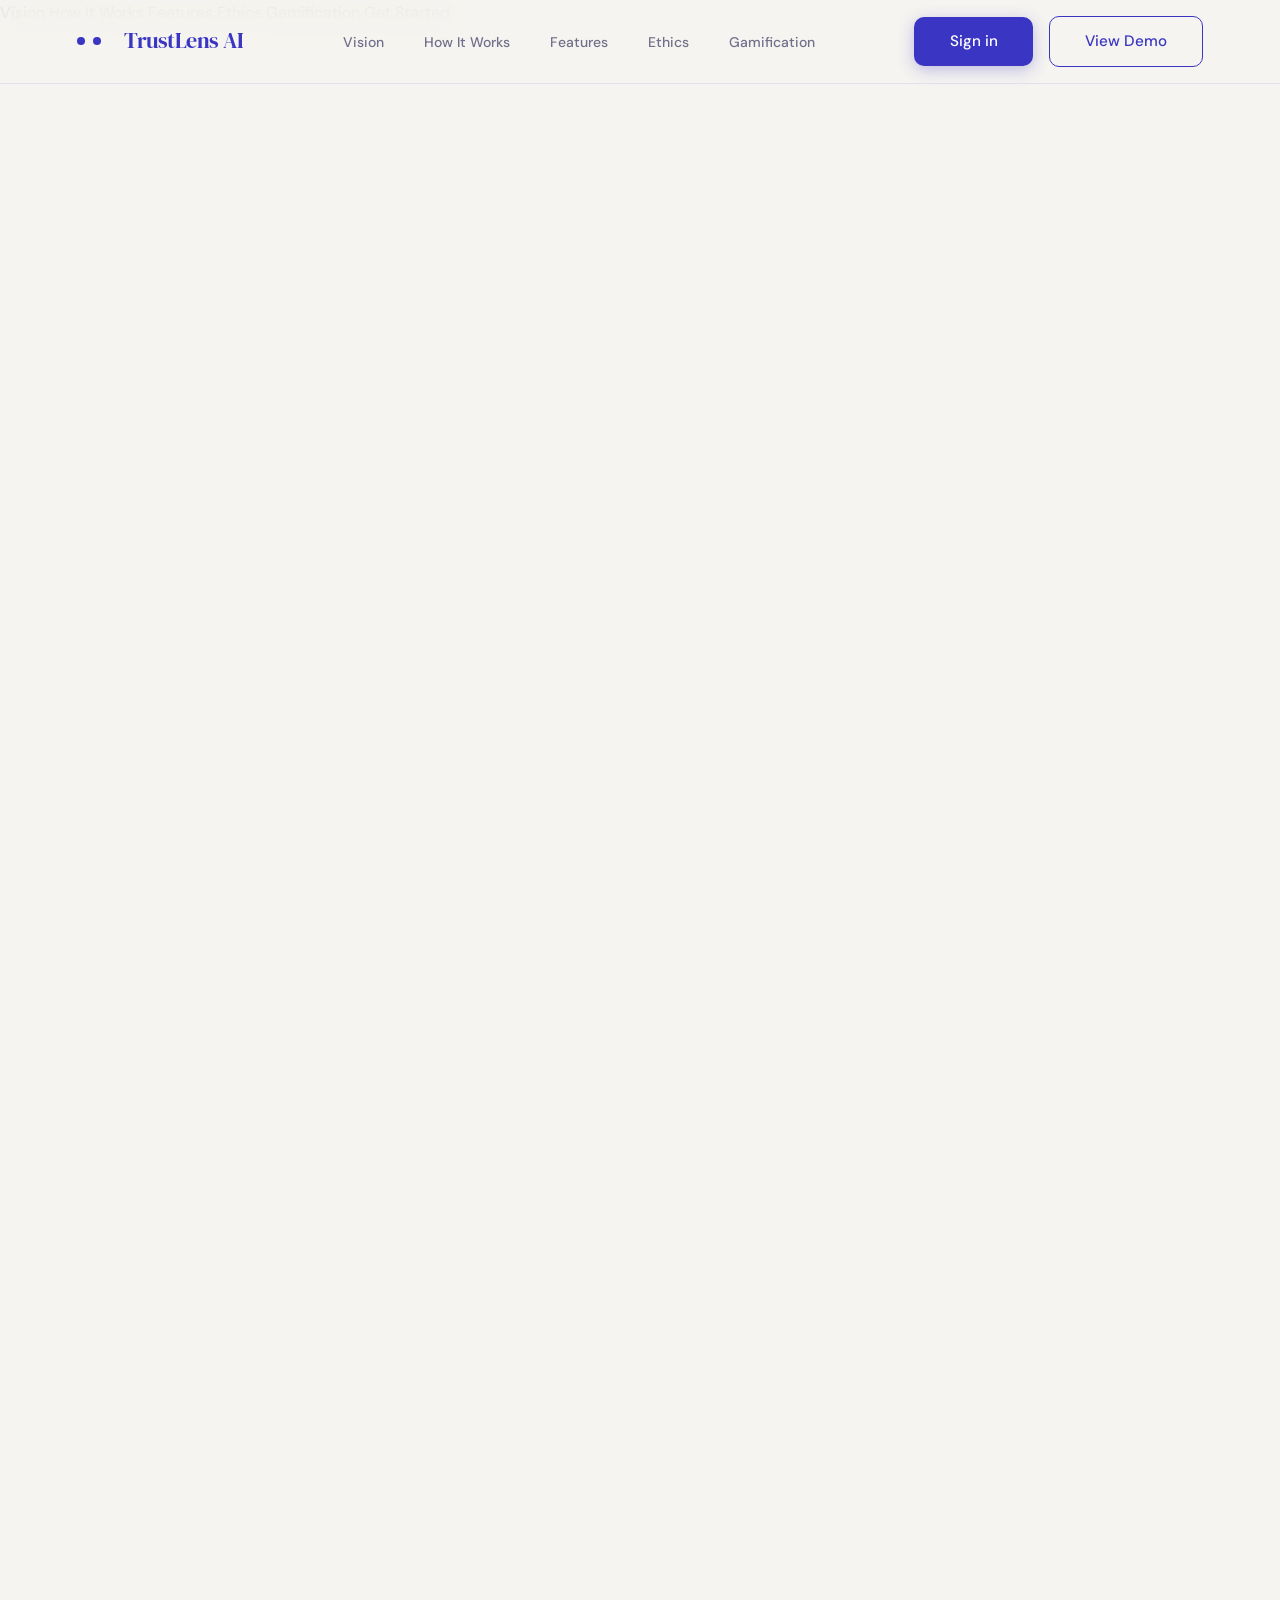
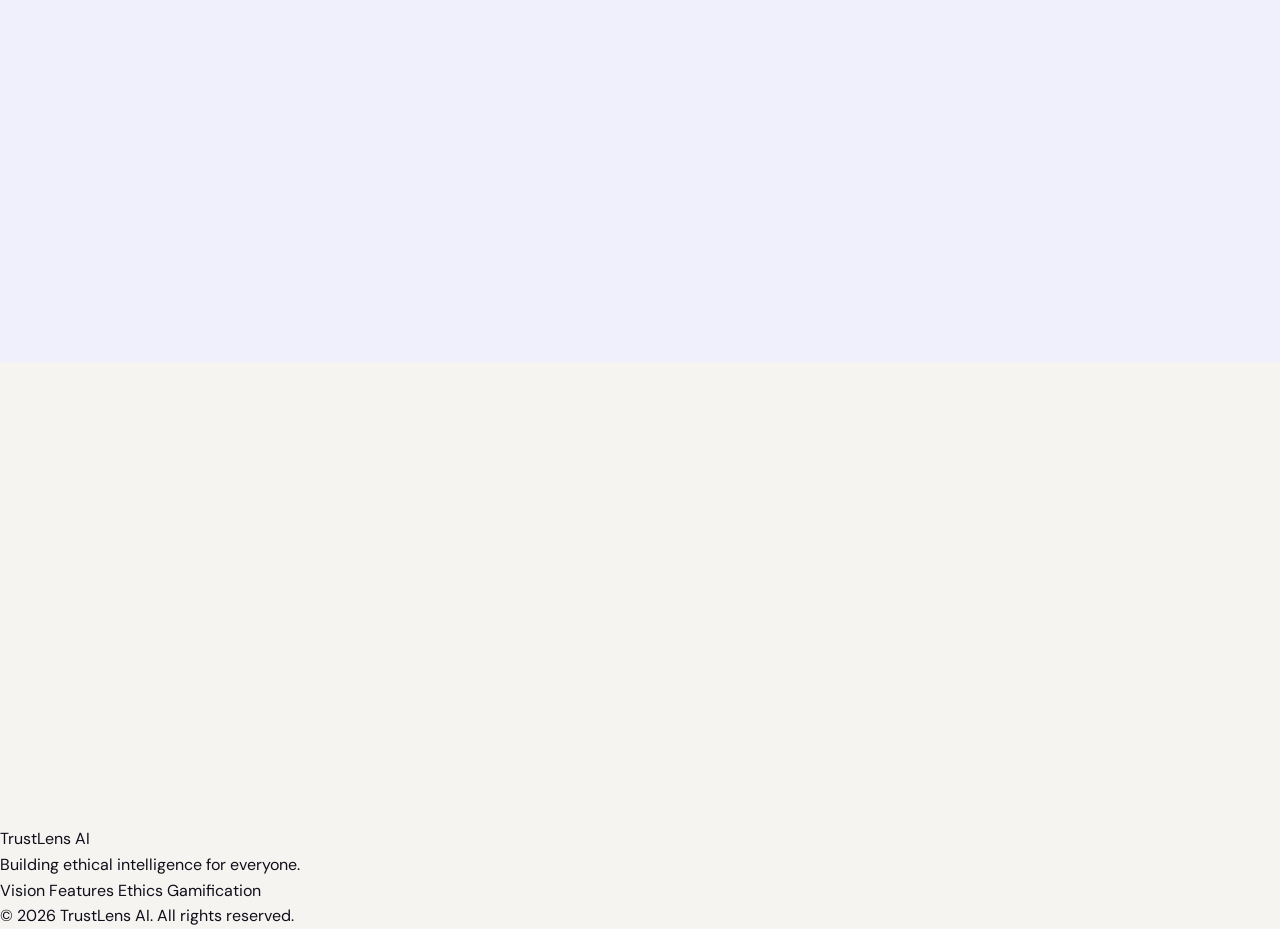
==== commit 94c99798: "footer" ====
--- a/index.html
+++ b/index.html
@@ -504,5 +504,33 @@
     </div>
   </section>
 
+  <!-- ════════════ CTA ════════════ -->
+  <section id="cta">
+    <div class="reveal">
+      <h2 class="sec-title">Ready to Experience<br>Trustworthy AI?</h2>
+      <p class="sec-sub">
+        Join TrustLens AI and interact with an assistant that respects your intelligence, your values, and your right to understand every answer it gives.
+      </p>
+      <div class="cta-btns">
+        <button class="btn-cta-white">Get Started Free</button>
+        <button class="btn-cta-ghost" onclick="scrollTo('#how')">View Demo</button>
+      </div>
+    </div>
+  </section>
+
+  <!-- ════════════ FOOTER ════════════ -->
+  <footer>
+    <div class="footer-left">
+      <div class="footer-logo">TrustLens AI</div>
+      <div class="footer-tagline">Building ethical intelligence for everyone.</div>
+    </div>
+    <div class="footer-links">
+      <a href="#vision">Vision</a>
+      <a href="#features">Features</a>
+      <a href="#ethics">Ethics</a>
+      <a href="#gamification">Gamification</a>
+    </div>
+    <div class="footer-copy">© 2026 TrustLens AI. All rights reserved.</div>
+  </footer>
 </body>
 </html>
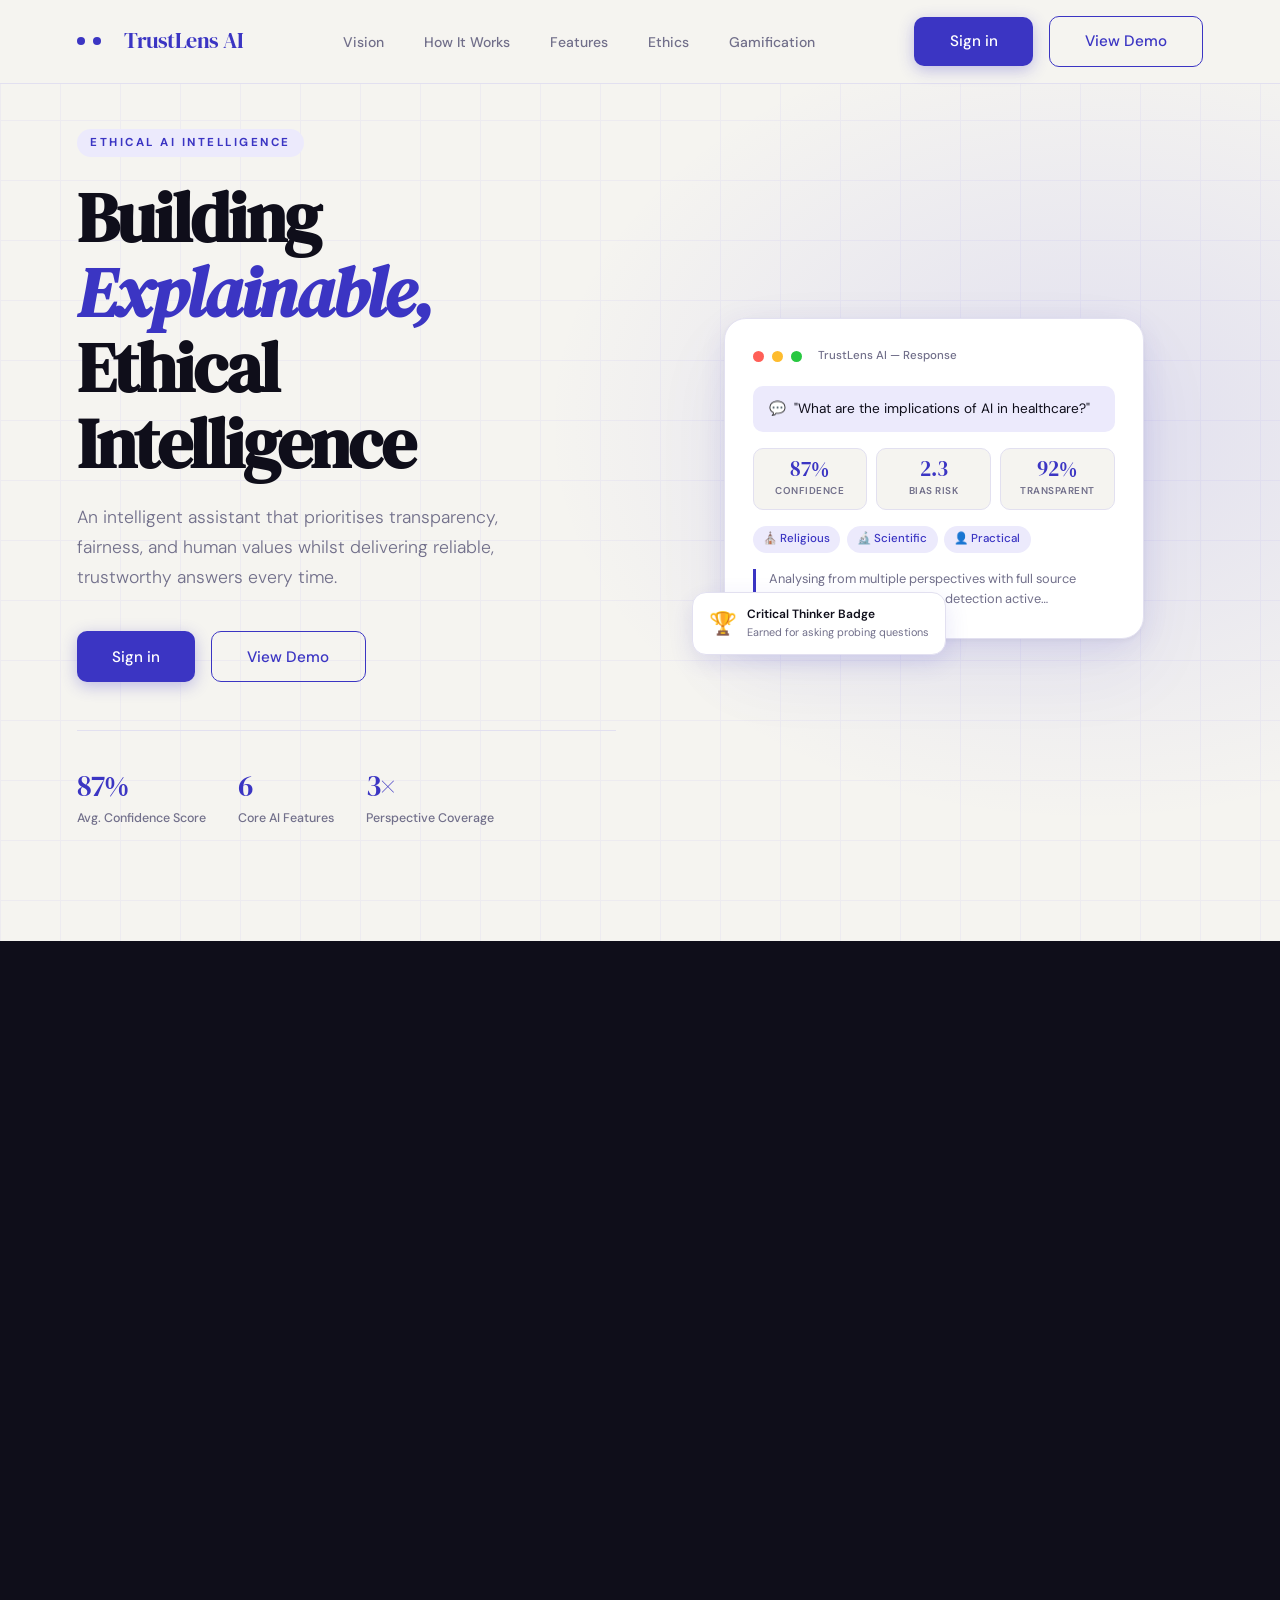
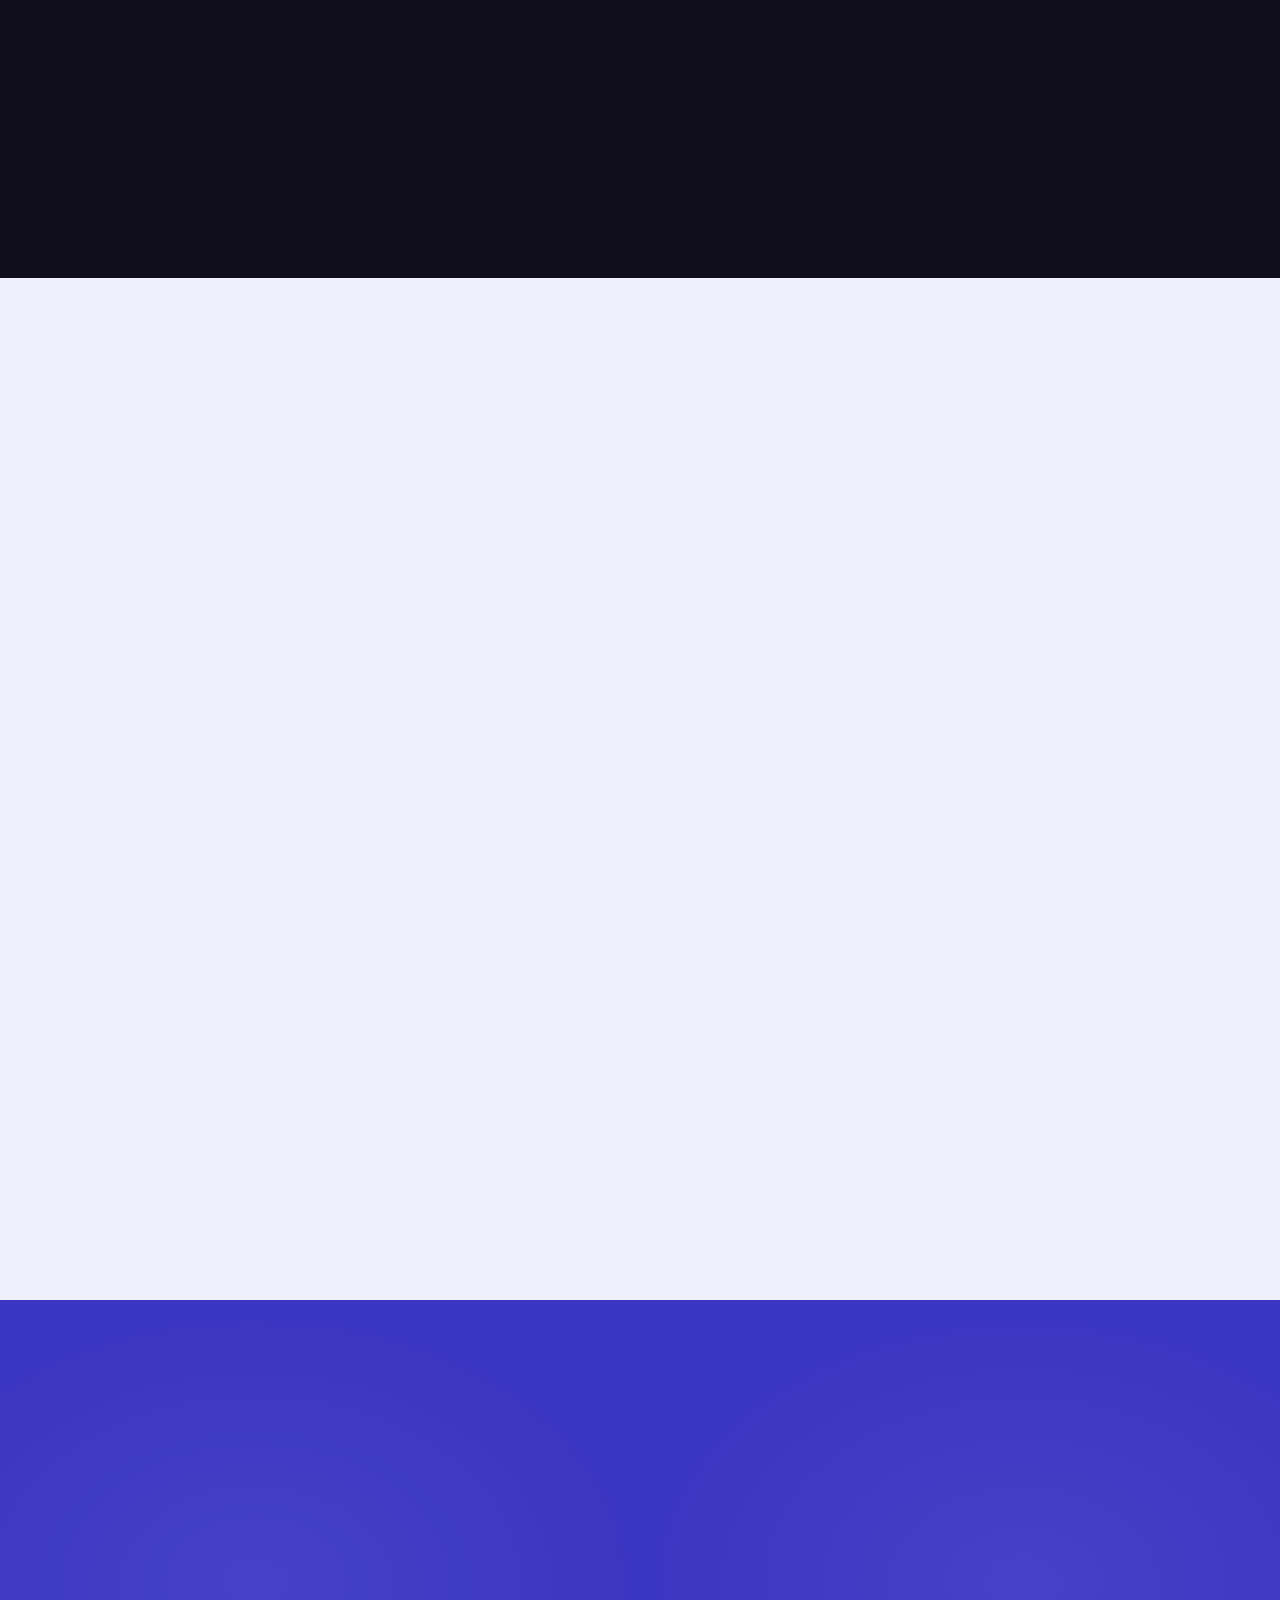
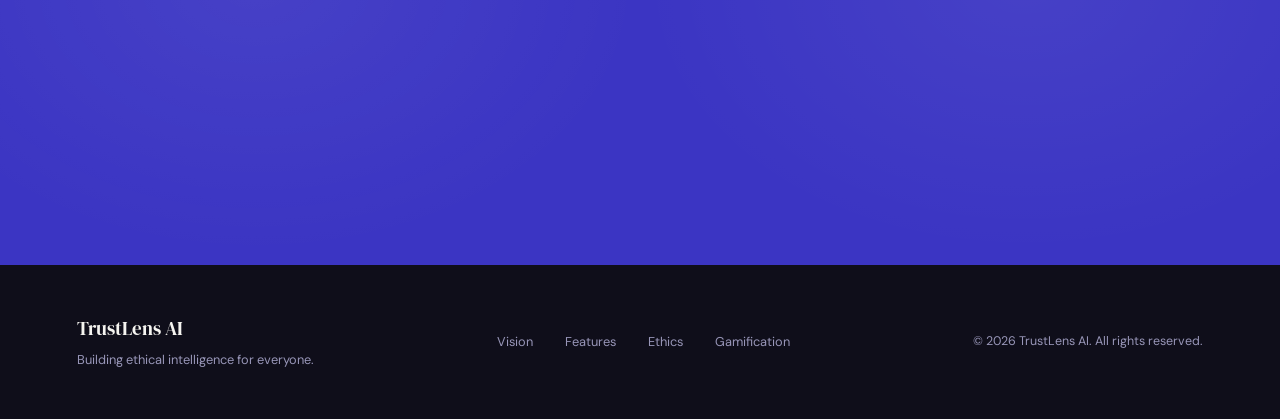
==== commit 72c586a9: "final prefect interface" ====
--- a/index.html
+++ b/index.html
@@ -9,7 +9,7 @@
 </head>
 <body>
 
-  <!-- ═══ NAVBAR ═ -->
+  <!-- ════════════ NAVBAR ════════════ -->
   <nav id="navbar">
     <div class="nav-logo">
       <div class="nav-logo-dot"></div>
@@ -30,7 +30,8 @@
       <span></span><span></span><span></span>
     </button>
   </nav>
-   <!-- Mobile Menu -->
+
+  <!-- Mobile Menu -->
   <div class="mobile-menu" id="mobileMenu">
     <a href="#vision"        onclick="closeMobile()">Vision</a>
     <a href="#how"           onclick="closeMobile()">How It Works</a>
@@ -40,7 +41,7 @@
     <a href="#cta"           onclick="closeMobile()">Get Started</a>
   </div>
 
-  <!-- ═══ HERO ══════ -->
+  <!-- ════════════ HERO ════════════ -->
   <section id="hero">
     <div class="hero-text reveal">
       <span class="eyebrow">Ethical AI Intelligence</span>
@@ -80,7 +81,7 @@
             <span class="card-label">TrustLens AI — Response</span>
           </div>
           <div class="card-query">
-            💬 "What are the implications of AI in healthcare?"
+            💬 &nbsp;"What are the implications of AI in healthcare?"
           </div>
           <div class="card-metrics-row">
             <div class="c-metric">
@@ -113,6 +114,42 @@
           </div>
         </div>
       </div>
+    </div>
+  </section>
+
+  <!-- ════════════ VISION ════════════ -->
+  <section id="vision">
+    <div class="vision-header reveal">
+      <span class="eyebrow gold">Our Vision</span>
+      <h2 class="sec-title">Intelligence That Respects<br>Human Values</h2>
+      <p class="sec-sub">
+        We're building an ethical, explainable, and context-aware intelligent assistant that goes beyond simple answers to ensure transparency, fairness, emotional understanding, and multiple perspectives.
+      </p>
+    </div>
+    <div class="vision-grid">
+      <div class="vision-card reveal">
+        <div class="v-icon">🔍</div>
+        <h3>Transparency</h3>
+        <p>Clear explanations of how answers are generated and why specific conclusions are reached — always open, never a black box.</p>
+      </div>
+      <div class="vision-card reveal" style="transition-delay:.08s">
+        <div class="v-icon">⚖️</div>
+        <h3>Fairness</h3>
+        <p>Bias detection and multiple viewpoints to ensure balanced, objective responses across every interaction.</p>
+      </div>
+      <div class="vision-card reveal" style="transition-delay:.16s">
+        <div class="v-icon">💙</div>
+        <h3>Emotional Understanding</h3>
+        <p>Recognising user intent and emotional state to provide appropriate, empathetic responses that truly connect.</p>
+      </div>
+      <div class="vision-card reveal" style="transition-delay:.24s">
+        <div class="v-icon">🌐</div>
+        <h3>Multiple Perspectives</h3>
+        <p>Presenting diverse viewpoints including religious, scientific, and practical angles for comprehensive understanding.</p>
+      </div>
+    </div>
+    <div class="vision-footer reveal">
+      Unlike conventional AI systems, TrustLens focuses on <strong>trust, responsibility, and human-centred values</strong> at every interaction.
     </div>
   </section>
 
@@ -220,7 +257,7 @@
       </div>
     </div>
   </section>
-  
+
   <!-- ════════════ FEATURES ════════════ -->
   <section id="features">
     <div class="feat-header reveal">
@@ -336,7 +373,7 @@
 
     </div>
   </section>
-  
+
   <!-- ════════════ ARCHITECTURE ════════════ -->
   <section id="architecture">
     <div class="reveal">
@@ -532,5 +569,6 @@
     </div>
     <div class="footer-copy">© 2026 TrustLens AI. All rights reserved.</div>
   </footer>
+  <script src="script.js"></script>
 </body>
 </html>
--- a/style.css
+++ b/style.css
@@ -1,5 +1,4 @@
- /* ════ROOT VARIABLES ═══════*/
-    :root {
+:root {
       --indigo:       #3b35c3;
       --indigo-mid:   #5550d4;
       --indigo-light: #6c67e8;
@@ -118,8 +117,9 @@
       transition: transform 0.3s;
     }
 
-    /* ═════
-       SHARED SECTION HELPErs═══════════════════════ */
+    /* ══════════════════════════════════════════
+       SHARED SECTION HELPERS
+    ══════════════════════════════════════════ */
     section { padding: 7rem 6vw; }
 
     .eyebrow {
@@ -175,6 +175,208 @@
     }
 
     /* ══════════════════════════════════════════
+       HERO
+    ══════════════════════════════════════════ */
+    #hero {
+      min-height: 100vh;
+      display: grid;
+      grid-template-columns: 1fr 1fr;
+      align-items: center;
+      padding-top: 8rem;
+      gap: 3rem;
+      position: relative;
+      overflow: hidden;
+    }
+
+    /* Subtle grid background */
+    #hero::before {
+      content: '';
+      position: absolute; inset: 0;
+      background-image:
+        linear-gradient(var(--border) 1px, transparent 1px),
+        linear-gradient(90deg, var(--border) 1px, transparent 1px);
+      background-size: 60px 60px;
+      opacity: 0.4;
+      pointer-events: none;
+    }
+    #hero::after {
+      content: '';
+      position: absolute; inset: 0;
+      background: radial-gradient(ellipse 65% 65% at 85% 45%, rgba(108,103,232,0.15) 0%, transparent 65%);
+      pointer-events: none;
+    }
+
+    .hero-text { position: relative; z-index: 1; }
+    .hero-text .eyebrow { margin-bottom: 1.4rem; }
+
+    .hero-title {
+      font-family: 'DM Serif Display', serif;
+      font-size: clamp(2.9rem, 5.5vw, 4.6rem);
+      line-height: 1.07; letter-spacing: -2px;
+      margin-bottom: 1.4rem;
+    }
+    .hero-title em { font-style: italic; color: var(--indigo); }
+
+    .hero-desc {
+      font-size: 1.1rem; font-weight: 300;
+      color: var(--muted); line-height: 1.7;
+      max-width: 480px; margin-bottom: 2.4rem;
+    }
+
+    .hero-cta { display: flex; gap: 1rem; flex-wrap: wrap; }
+
+    .hero-stats {
+      display: flex; gap: 2rem; margin-top: 3rem;
+      padding-top: 2rem; border-top: 1px solid var(--border);
+    }
+    .hero-stat-num {
+      font-family: 'DM Serif Display', serif;
+      font-size: 1.8rem; color: var(--indigo);
+      letter-spacing: -1px;
+    }
+    .hero-stat-label { font-size: 0.78rem; color: var(--muted); font-weight: 500; }
+
+    /* Hero card */
+    .hero-visual {
+      position: relative; z-index: 1;
+      display: flex; justify-content: center; align-items: center;
+    }
+    .hero-card {
+      background: var(--card);
+      border: 1px solid var(--border);
+      border-radius: 22px;
+      padding: 1.75rem;
+      width: 100%; max-width: 420px;
+      box-shadow:
+        0 2px 4px rgba(0,0,0,0.04),
+        0 8px 32px rgba(59,53,195,0.1),
+        0 32px 80px rgba(59,53,195,0.06);
+      animation: float 5s ease-in-out infinite;
+    }
+    @keyframes float {
+      0%,100% { transform: translateY(0); }
+      50% { transform: translateY(-12px); }
+    }
+
+    .card-topbar {
+      display: flex; align-items: center; gap: 0.5rem;
+      margin-bottom: 1.25rem;
+    }
+    .win-dot { width: 11px; height: 11px; border-radius: 50%; }
+    .card-label {
+      font-size: 0.72rem; color: var(--muted);
+      margin-left: 0.5rem; font-weight: 500;
+    }
+
+    .card-query {
+      background: var(--indigo-pale);
+      border-radius: 10px; padding: 0.8rem 1rem;
+      font-size: 0.85rem; color: var(--ink);
+      margin-bottom: 1rem; line-height: 1.5;
+    }
+
+    .card-metrics-row {
+      display: grid; grid-template-columns: repeat(3, 1fr);
+      gap: 0.6rem; margin-bottom: 1rem;
+    }
+    .c-metric {
+      background: var(--paper); border: 1px solid var(--border);
+      border-radius: 10px; padding: 0.65rem 0.5rem; text-align: center;
+    }
+    .c-metric-val {
+      font-family: 'DM Serif Display', serif;
+      font-size: 1.3rem; color: var(--indigo);
+      line-height: 1;
+    }
+    .c-metric-name {
+      font-size: 0.62rem; font-weight: 600;
+      text-transform: uppercase; letter-spacing: 0.5px;
+      color: var(--muted); margin-top: 0.2rem;
+    }
+
+    .card-persp {
+      display: flex; gap: 0.4rem; flex-wrap: wrap;
+      margin-bottom: 1rem;
+    }
+    .c-pill {
+      font-size: 0.72rem; font-weight: 500;
+      background: var(--indigo-pale); color: var(--indigo);
+      padding: 0.25rem 0.65rem; border-radius: 20px;
+    }
+
+    .card-answer {
+      font-size: 0.8rem; line-height: 1.6; color: var(--muted);
+      border-left: 3px solid var(--indigo);
+      padding-left: 0.85rem;
+    }
+
+    /* Floating badge */
+    .hero-badge {
+      position: absolute;
+      bottom: -1rem; left: -2rem;
+      background: var(--white); border: 1px solid var(--border);
+      border-radius: 14px; padding: 0.75rem 1rem;
+      box-shadow: 0 8px 24px rgba(59,53,195,0.12);
+      display: flex; align-items: center; gap: 0.65rem;
+      animation: float 5s 1s ease-in-out infinite;
+    }
+    .hero-badge-icon { font-size: 1.4rem; }
+    .hero-badge-text { font-size: 0.75rem; font-weight: 600; color: var(--ink); }
+    .hero-badge-sub  { font-size: 0.68rem; color: var(--muted); }
+
+    /* ══════════════════════════════════════════
+       VISION
+    ══════════════════════════════════════════ */
+    #vision {
+      background: var(--ink);
+      color: var(--paper);
+    }
+    #vision .sec-title { color: var(--paper); }
+    #vision .sec-sub   { color: #9896b8; }
+
+    .vision-header { margin-bottom: 3.5rem; }
+
+    .vision-grid {
+      display: grid;
+      grid-template-columns: repeat(auto-fit, minmax(250px, 1fr));
+      gap: 1.5rem;
+    }
+    .vision-card {
+      background: var(--ink-soft);
+      border: 1px solid var(--ink-border);
+      border-radius: 18px;
+      padding: 2rem 1.75rem;
+      transition: transform 0.25s, border-color 0.25s, box-shadow 0.25s;
+    }
+    .vision-card:hover {
+      transform: translateY(-5px);
+      border-color: var(--indigo-light);
+      box-shadow: 0 16px 40px rgba(59,53,195,0.25);
+    }
+    .v-icon {
+      width: 48px; height: 48px; border-radius: 12px;
+      background: var(--indigo);
+      display: flex; align-items: center; justify-content: center;
+      font-size: 1.4rem; margin-bottom: 1.2rem;
+    }
+    .vision-card h3 {
+      font-size: 1.05rem; font-weight: 600;
+      color: #e8e6ff; margin-bottom: 0.6rem;
+    }
+    .vision-card p { font-size: 0.875rem; color: #9896b8; line-height: 1.65; }
+
+    .vision-footer {
+      margin-top: 3rem;
+      padding: 1.75rem 2rem;
+      background: var(--ink-soft);
+      border: 1px solid var(--ink-border);
+      border-radius: 14px;
+      text-align: center;
+      font-size: 0.95rem; color: #9896b8; line-height: 1.7;
+    }
+    .vision-footer strong { color: var(--paper); }
+
+    /* ══════════════════════════════════════════
        HOW IT WORKS
     ══════════════════════════════════════════ */
     #how {
@@ -258,7 +460,6 @@
     .tag-red    { background: #fee2e2; color: #991b1b; }
     .tag-indigo { background: var(--indigo-pale); color: var(--indigo); }
 
-    
     /* ══════════════════════════════════════════
        FEATURES
     ══════════════════════════════════════════ */
@@ -366,7 +567,6 @@
     .ec-item h5 { font-size: 0.82rem; font-weight: 600; margin-bottom: 0.2rem; }
     .ec-item p  { font-size: 0.77rem; color: var(--muted); line-height: 1.5; }
 
-  
     /* ══════════════════════════════════════════
        ARCHITECTURE
     ══════════════════════════════════════════ */
@@ -493,7 +693,6 @@
     }
     .eth-footer strong { color: var(--paper); }
 
-    
     /* ══════════════════════════════════════════
        GAMIFICATION
     ══════════════════════════════════════════ */
@@ -547,3 +746,106 @@
     }
     .gam-points-row:last-child { border-bottom: none; }
     .gam-pts { font-weight: 700; color: var(--indigo); }
+
+    /* ══════════════════════════════════════════
+       CTA
+    ══════════════════════════════════════════ */
+    #cta {
+      background: var(--indigo);
+      padding: 8rem 6vw;
+      text-align: center;
+      position: relative; overflow: hidden;
+    }
+    #cta::before {
+      content: '';
+      position: absolute; inset: 0;
+      background:
+        radial-gradient(ellipse 50% 80% at 20% 50%, rgba(255,255,255,0.06) 0%, transparent 60%),
+        radial-gradient(ellipse 50% 80% at 80% 50%, rgba(255,255,255,0.06) 0%, transparent 60%);
+      pointer-events: none;
+    }
+    #cta .sec-title { color: #fff; position: relative; }
+    #cta .sec-sub   { color: rgba(255,255,255,0.7); margin: 0 auto 2.75rem; position: relative; }
+    .cta-btns {
+      display: flex; gap: 1rem; justify-content: center; flex-wrap: wrap;
+      position: relative;
+    }
+    .btn-cta-white {
+      background: #fff; color: var(--indigo);
+      font-size: 0.95rem; font-weight: 600;
+      padding: 0.9rem 2.4rem; border-radius: 10px;
+      border: none; cursor: pointer;
+      box-shadow: 0 4px 16px rgba(0,0,0,0.15);
+      transition: transform 0.2s, box-shadow 0.2s;
+    }
+    .btn-cta-white:hover { transform: translateY(-2px); box-shadow: 0 10px 28px rgba(0,0,0,0.2); }
+    .btn-cta-ghost {
+      background: transparent; color: #fff;
+      font-size: 0.95rem; font-weight: 500;
+      padding: 0.9rem 2.4rem; border-radius: 10px;
+      border: 1.5px solid rgba(255,255,255,0.5); cursor: pointer;
+      transition: background 0.2s, transform 0.2s;
+    }
+    .btn-cta-ghost:hover { background: rgba(255,255,255,0.1); transform: translateY(-2px); }
+
+    /* ══════════════════════════════════════════
+       FOOTER
+    ══════════════════════════════════════════ */
+    footer {
+      background: var(--ink);
+      padding: 3rem 6vw;
+      display: flex; align-items: center; justify-content: space-between;
+      flex-wrap: wrap; gap: 1.5rem;
+    }
+    .footer-left {}
+    .footer-logo {
+      font-family: 'DM Serif Display', serif;
+      font-size: 1.2rem; color: var(--paper);
+      margin-bottom: 0.4rem;
+    }
+    .footer-tagline { font-size: 0.8rem; color: #9896b8; }
+    .footer-links { display: flex; gap: 2rem; }
+    .footer-links a { font-size: 0.8rem; color: #9896b8; transition: color 0.2s; }
+    .footer-links a:hover { color: var(--paper); }
+    .footer-copy { font-size: 0.78rem; color: #9896b8; }
+
+    /* ══════════════════════════════════════════
+       RESPONSIVE
+    ══════════════════════════════════════════ */
+    @media (max-width: 1024px) {
+      .feat-grid { grid-template-columns: repeat(2, 1fr); }
+      .feat-card.wide { grid-column: span 1; }
+    }
+    @media (max-width: 768px) {
+      section { padding: 5rem 5vw; }
+      #hero { grid-template-columns: 1fr; padding-top: 7rem; gap: 2rem; }
+      .hero-visual { display: none; }
+      .how-wrap, .arch-wrap, .gam-wrap { grid-template-columns: 1fr; gap: 2.5rem; }
+      .arch-visual { position: static; }
+      .feat-grid { grid-template-columns: 1fr; }
+      .feat-card.wide { grid-column: span 1; }
+      .nav-links, .nav-right { display: none; }
+      .nav-hamburger { display: flex; }
+      footer { flex-direction: column; text-align: center; }
+      .footer-links { justify-content: center; }
+      .hero-stats { gap: 1.5rem; }
+    }
+
+    /* ══════════════════════════════════════════
+       MOBILE MENU OVERLAY
+    ══════════════════════════════════════════ */
+    .mobile-menu {
+      display: none;
+      position: fixed; inset: 0; z-index: 998;
+      background: var(--paper);
+      flex-direction: column;
+      padding: 7rem 6vw 3rem;
+      gap: 2rem;
+    }
+    .mobile-menu.open { display: flex; }
+    .mobile-menu a {
+      font-size: 1.6rem; font-family: 'DM Serif Display', serif;
+      color: var(--ink); border-bottom: 1px solid var(--border);
+      padding-bottom: 1rem;
+    }
+    .mobile-menu a:hover { color: var(--indigo); }
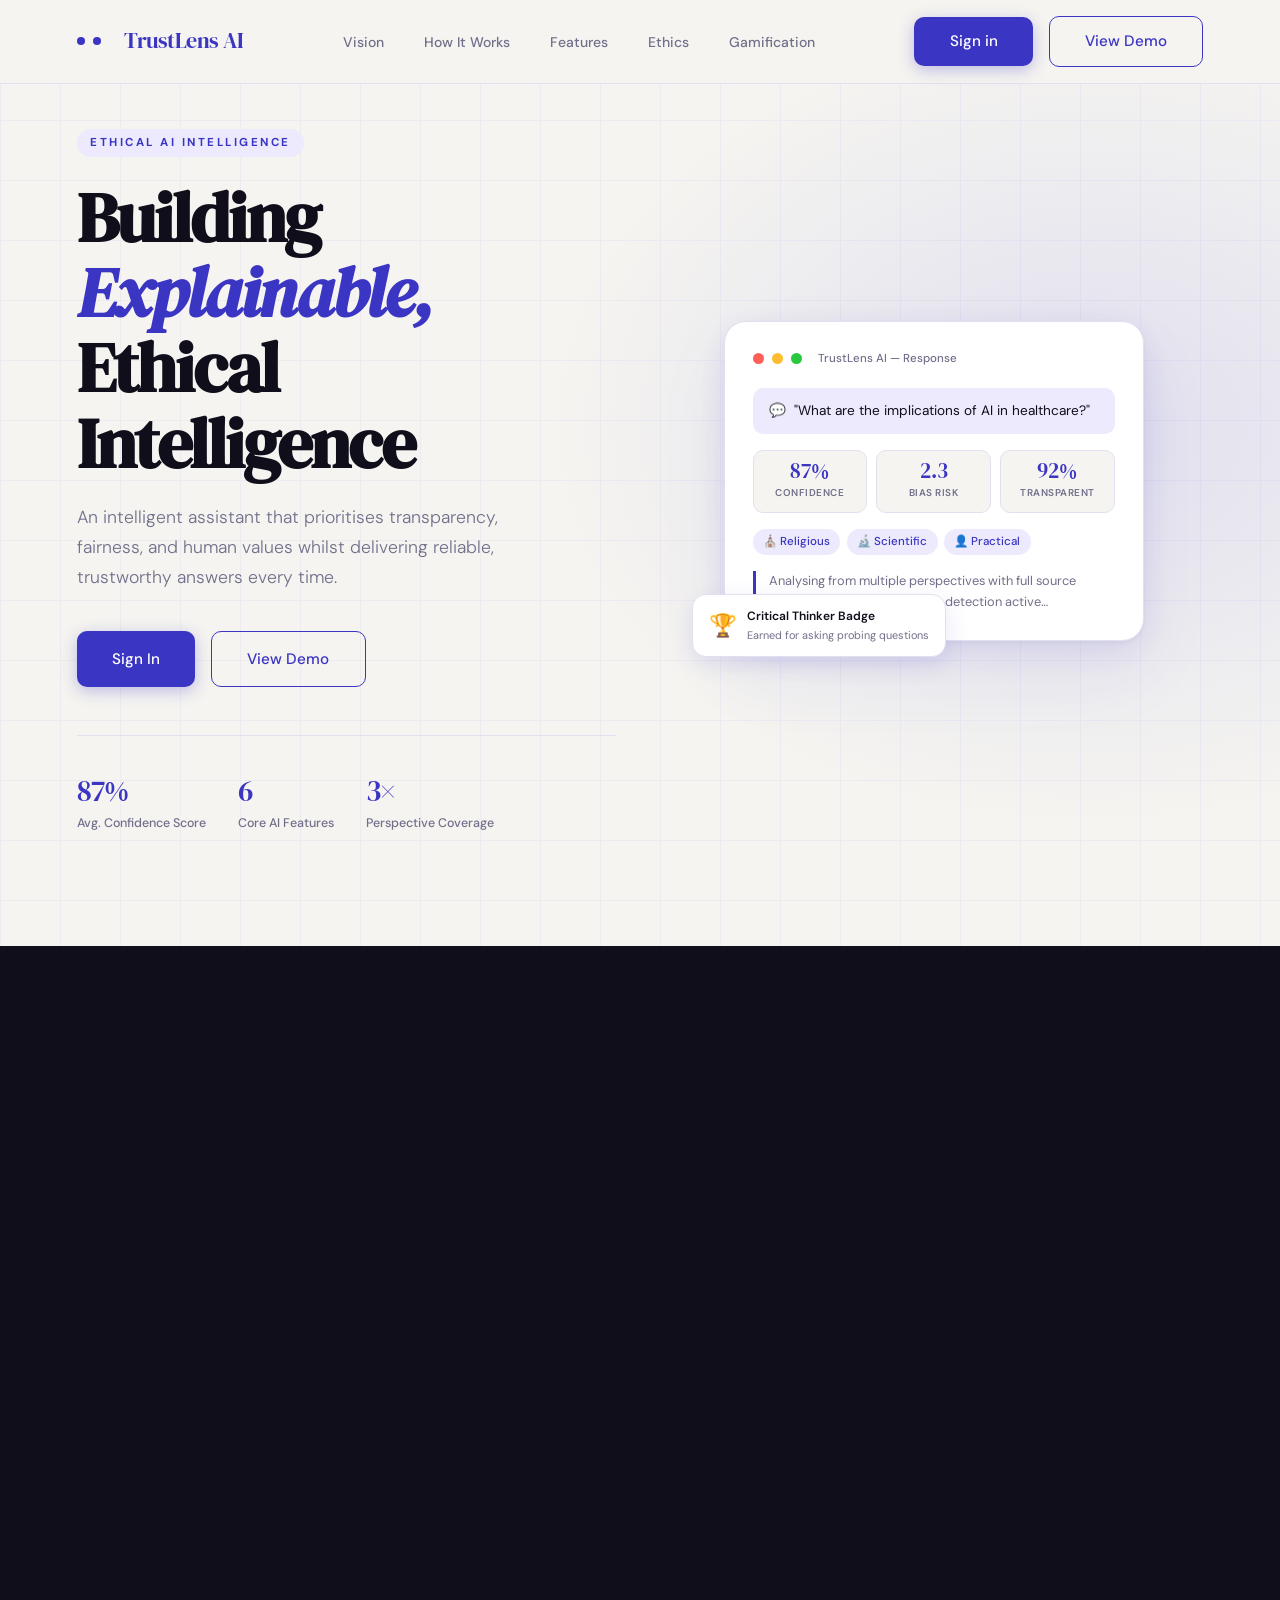
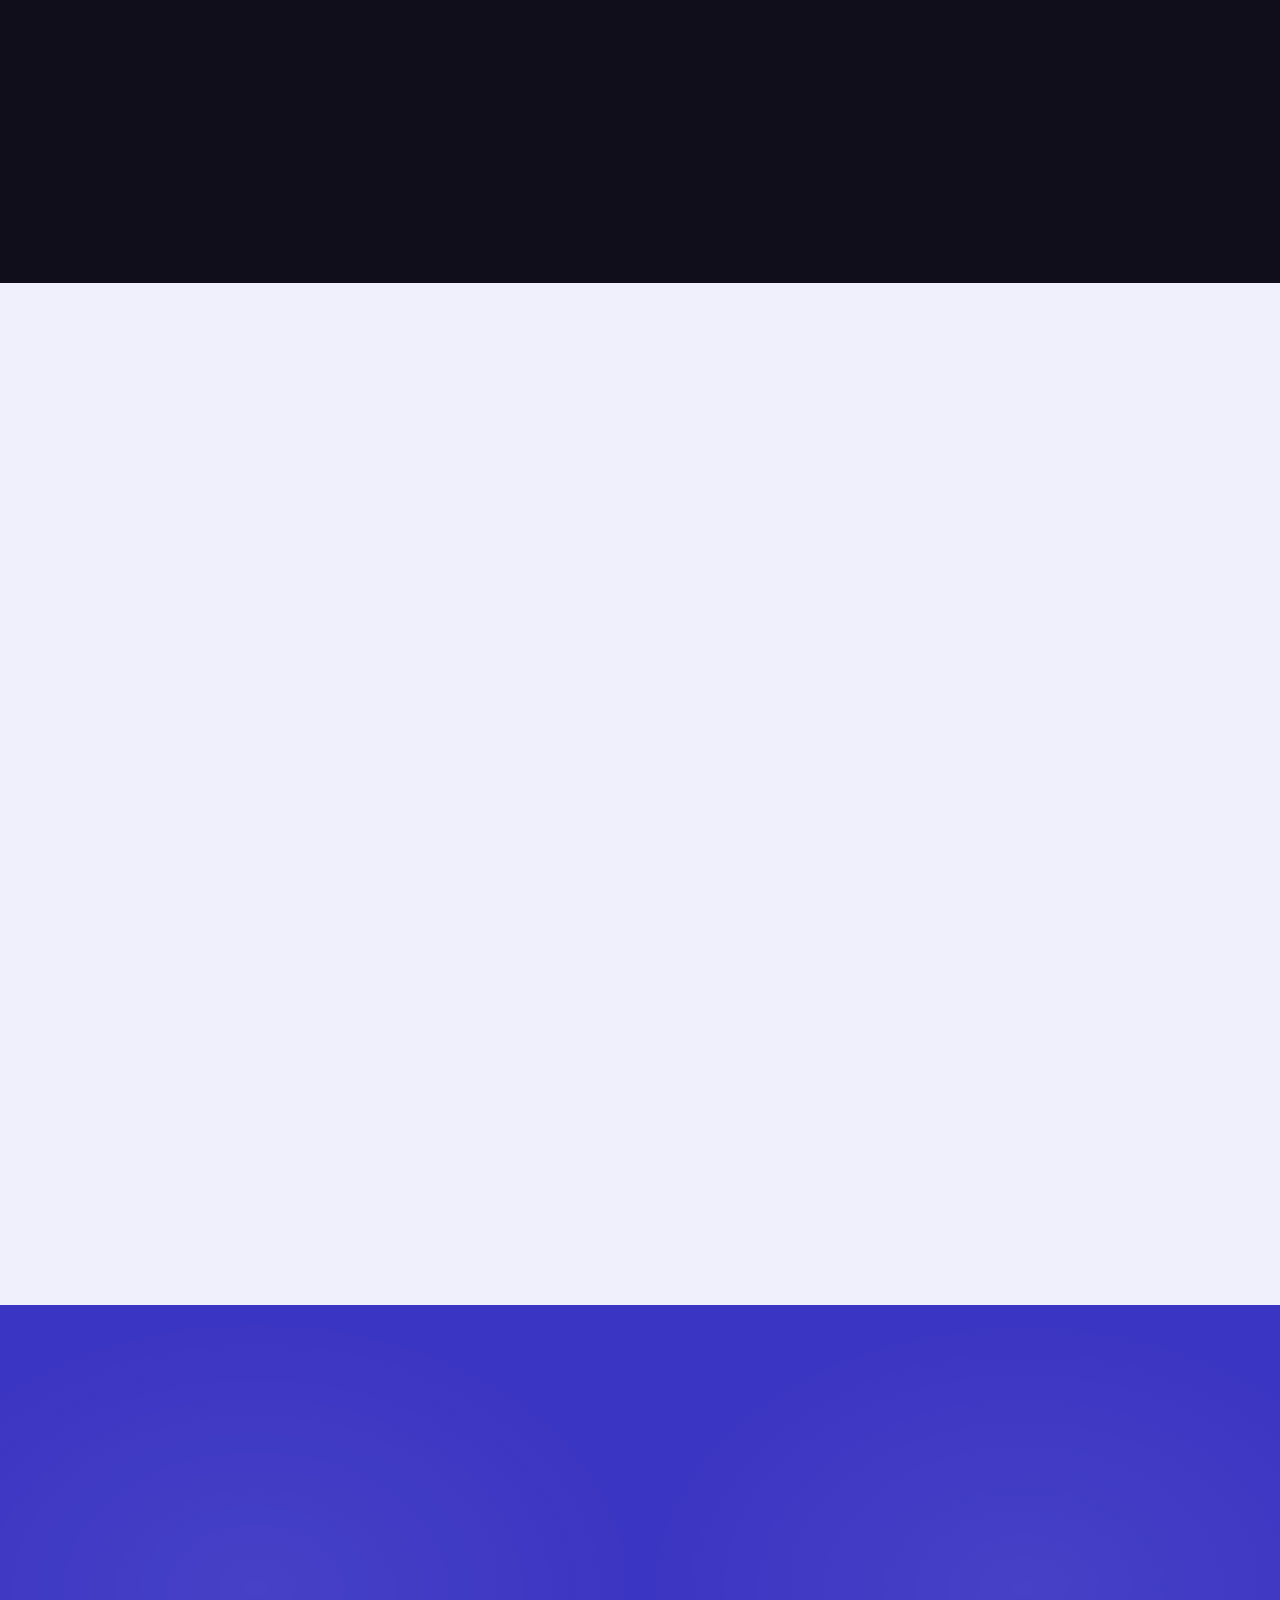
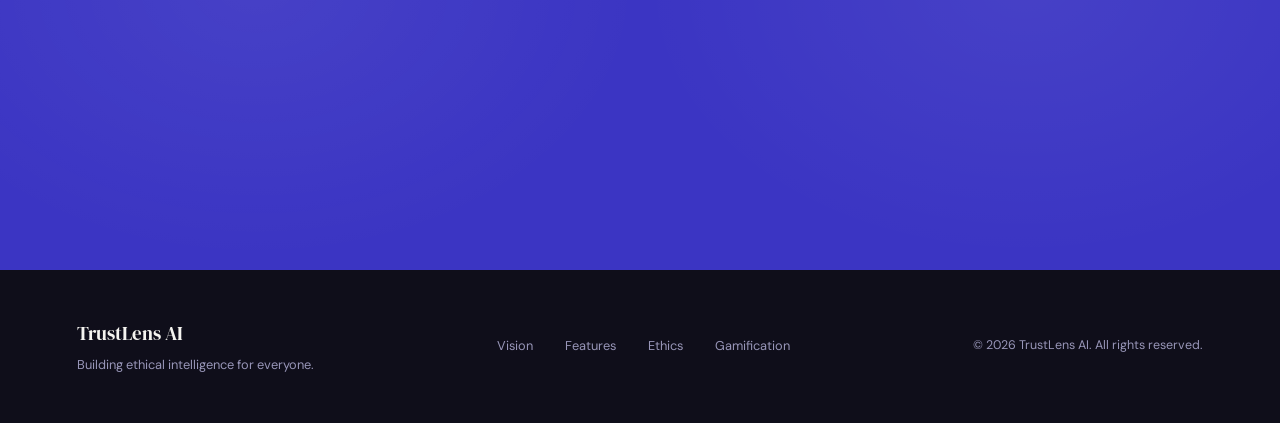
==== commit 12e36f9c: "Add the chatbot" ====
--- a/index.html
+++ b/index.html
@@ -23,7 +23,7 @@
       <li><a href="#gamification">Gamification</a></li>
     </ul>
     <div class="nav-right">
-      <button class="btn-primary"><a href="sign.html">Sign in</a></button>
+      <button class="btn-primary"><a href="sign in.html">Sign in</a></button>
     <button class="btn-outline"> <a href="TL AI demo.html">View Demo</a></button>
     </div>
     <button class="nav-hamburger" id="hamburger" aria-label="Menu">
@@ -51,10 +51,10 @@
       <p class="hero-desc">
         An intelligent assistant that prioritises transparency, fairness, and human values whilst delivering reliable, trustworthy answers every time.
       </p>
-      <div class="hero-cta">
-        <button class="btn-primary"><a href="sign.html">Sign in</a></button>
-    <button class="btn-outline"> <a href="TL AI demo.html">View Demo</a></button>
-      </div>
+     <div class="hero-cta">
+    <a href="sign in.html" class="btn-primary">Sign In</a>
+    <a href="TL AI demo.html" class="btn-outline">View Demo</a>
+</div>
       <div class="hero-stats">
         <div>
           <div class="hero-stat-num">87%</div>
--- a/style.css
+++ b/style.css
@@ -848,4 +848,79 @@
       color: var(--ink); border-bottom: 1px solid var(--border);
       padding-bottom: 1rem;
     }
-    .mobile-menu a:hover { color: var(--indigo); }+    .mobile-menu a:hover { color: var(--indigo); }
+
+.chat-box {
+    width: 380px;
+    background: #fff;
+    border-radius: 15px;
+    box-shadow: 0 6px 20px rgba(0,0,0,0.1);
+    display: flex;
+    flex-direction: column;
+}
+
+.chatbot-wrapper {
+    display: flex;
+    justify-content: center;
+    align-items: center;
+    height: 100vh;
+}
+
+.header {
+    background: #4f46e5;
+    padding: 18px;
+    text-align: center;
+}
+
+.title {
+    color: white;
+    text-decoration: none;
+    font-size: 18px;
+    font-weight: bold;
+}
+
+.messages {
+    height: 420px;
+    padding: 15px;
+    overflow-y: auto;
+    display: flex;
+    flex-direction: column;
+    gap: 10px;
+}
+
+.msg {
+    max-width: 80%;
+    padding: 10px;
+    border-radius: 10px;
+    white-space: pre-line;
+}
+
+.user {
+    align-self: flex-end;
+    background: #4f46e5;
+    color: white;
+}
+
+.bot {
+    align-self: flex-start;
+    background: #f1f5f9;
+}
+
+.input-box {
+    display: flex;
+    border-top: 1px solid #ddd;
+}
+
+.input-box input {
+    flex: 1;
+    padding: 10px;
+    border: none;
+}
+
+.input-box button {
+    background: #4f46e5;
+    color: white;
+    border: none;
+    padding: 10px 15px;
+    cursor: pointer;
+}
